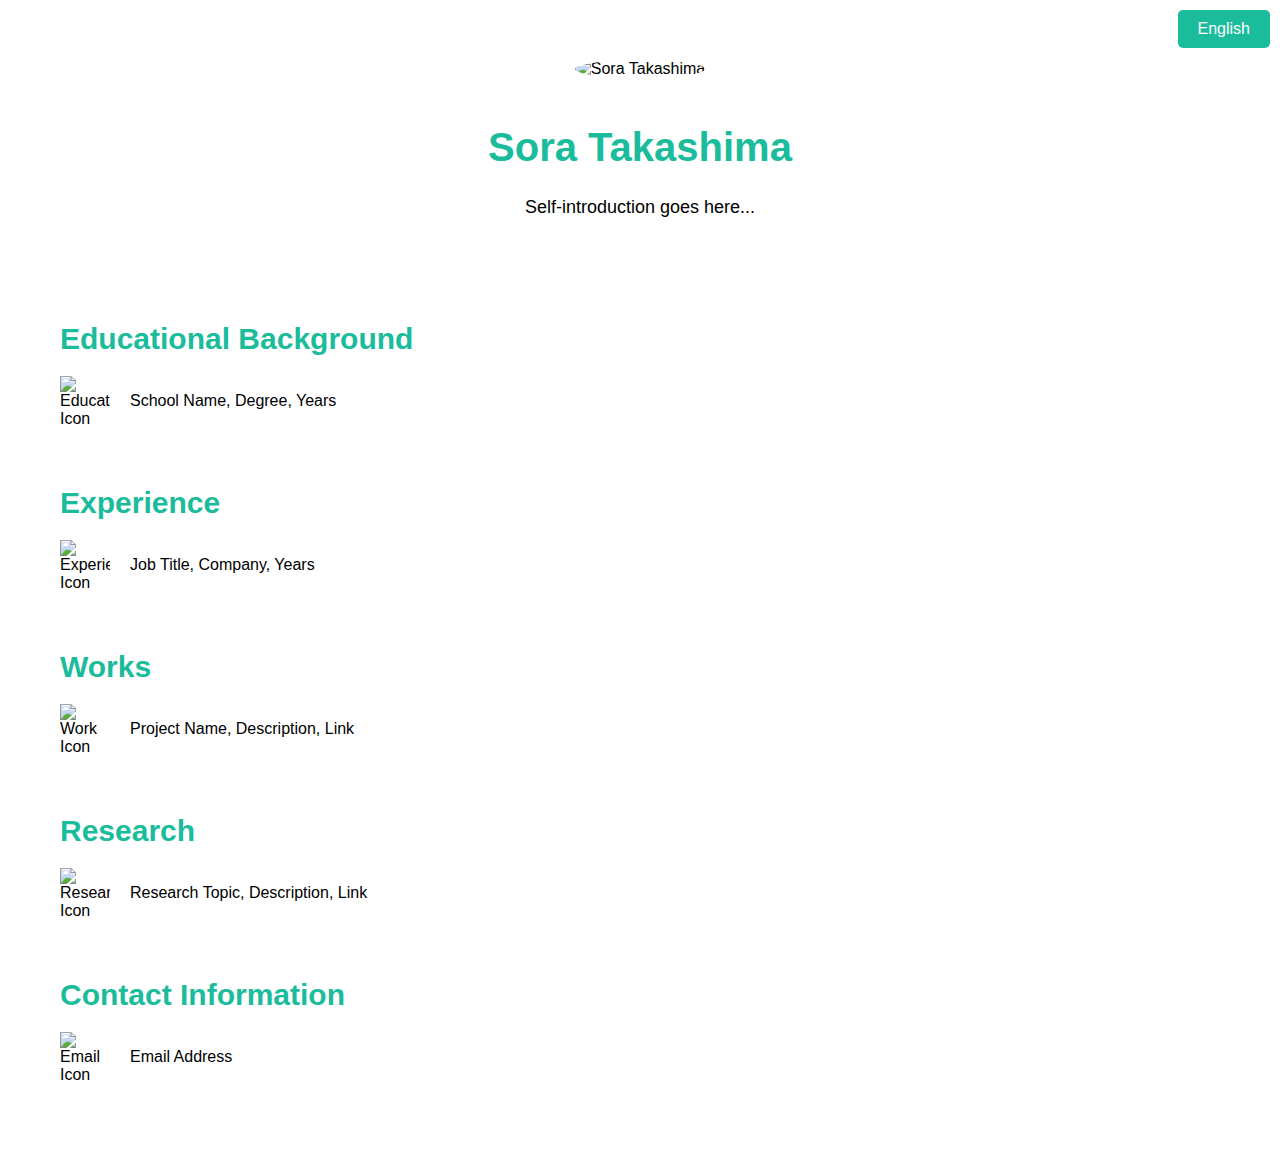
==== index.html @ faaf0203 "chatGPT4 creation of portfolio ver.1" ====
<!DOCTYPE html>
<html lang="en">
<head>
<meta charset="UTF-8">
<meta name="viewport" content="width=device-width, initial-scale=1.0">
<title>Sora Takashima</title>
<style>
  * {
    box-sizing: border-box;
  }

  body {
    font-family: Arial, sans-serif;
    margin: 0;
    background-color: white;
  }

  .container {
    max-width: 1200px;
    margin: 0 auto;
    padding: 20px;
  }

  header {
    text-align: center;
    padding: 40px;
  }

  header img {
    width: 200px;
    height: 200px;
    border-radius: 50%;
    margin-bottom: 20px;
  }

  header h1 {
    font-size: 40px;
    color: #1abc9c;
  }

  header p {
    font-size: 18px;
    margin-bottom: 40px;
  }

  .section {
    margin-bottom: 60px;
  }

  .section h2 {
    font-size: 30px;
color: #1abc9c;
margin-bottom: 20px;
}

.item {
display: flex;
align-items: center;
margin-bottom: 20px;
}

.item img {
width: 50px;
height: 50px;
margin-right: 20px;
}

.language-toggle {
position: fixed;
top: 10px;
right: 10px;
background-color: #1abc9c;
color: white;
border: none;
padding: 10px 20px;
font-size: 16px;
cursor: pointer;
border-radius: 5px;
}

.language-toggle:focus {
outline: none;
}
</style>

</head>
<body>
  <button class="language-toggle" onclick="toggleLanguage()">English</button>
  <div class="container">
    <header>
      <img src="your-photo-url.jpg" alt="Sora Takashima">
      <h1>Sora Takashima</h1>
      <p>Self-introduction goes here...</p>
    </header>
    <section class="section">
      <h2>Educational Background</h2>
      <!-- Add more items as needed -->
      <div class="item">
        <img src="icon-url.png" alt="Education Icon">
        <p>School Name, Degree, Years</p>
      </div>
    </section>
    <section class="section">
      <h2>Experience</h2>
      <!-- Add more items as needed -->
      <div class="item">
        <img src="icon-url.png" alt="Experience Icon">
        <p>Job Title, Company, Years</p>
      </div>
    </section>
    <section class="section">
      <h2>Works</h2>
      <!-- Add more items as needed -->
      <div class="item">
        <img src="icon-url.png" alt="Work Icon">
        <p>Project Name, Description, Link</p>
      </div>
    </section>
    <section class="section">
      <h2>Research</h2>
      <!-- Add more items as needed -->
      <div class="item">
        <img src="icon-url.png" alt="Research Icon">
        <p>Research Topic, Description, Link</p>
      </div>
    </section>
    <section class="section">
      <h2>Contact Information</h2>
      <!-- Add more items as needed -->
      <div class="item">
        <img src="icon-url.png" alt="Email Icon">
        <p>Email Address</p>
      </div>
    </section>
  </div>
  <script>
    function toggleLanguage() {
      const button = document.querySelector('.language-toggle');
      const currentLanguage = button.textContent;
  
      if (currentLanguage === 'English') {
        button.textContent = 'Japanese';
        // Add functionality to switch the content to Japanese
      } else {
        button.textContent = 'English';
        // Add functionality to switch the content back to English
      }
    }
  </script>
</body>
</html>
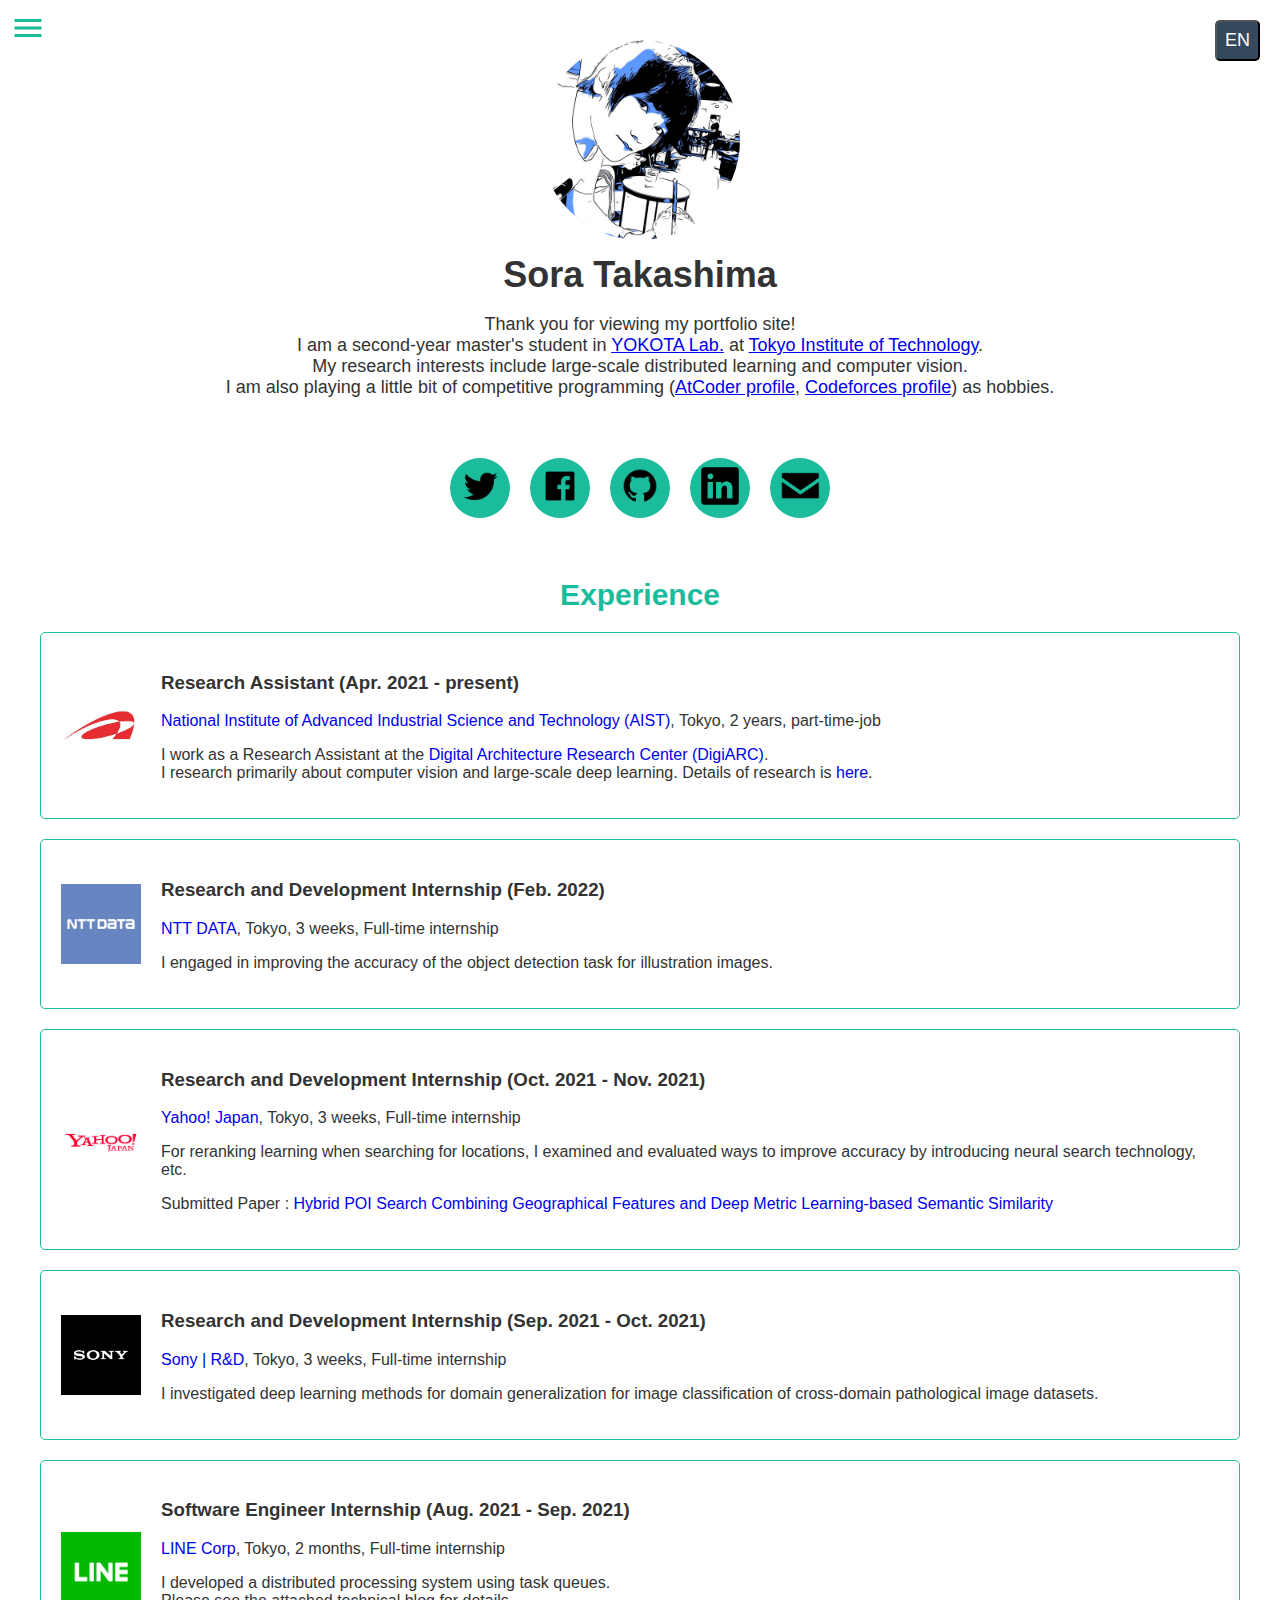
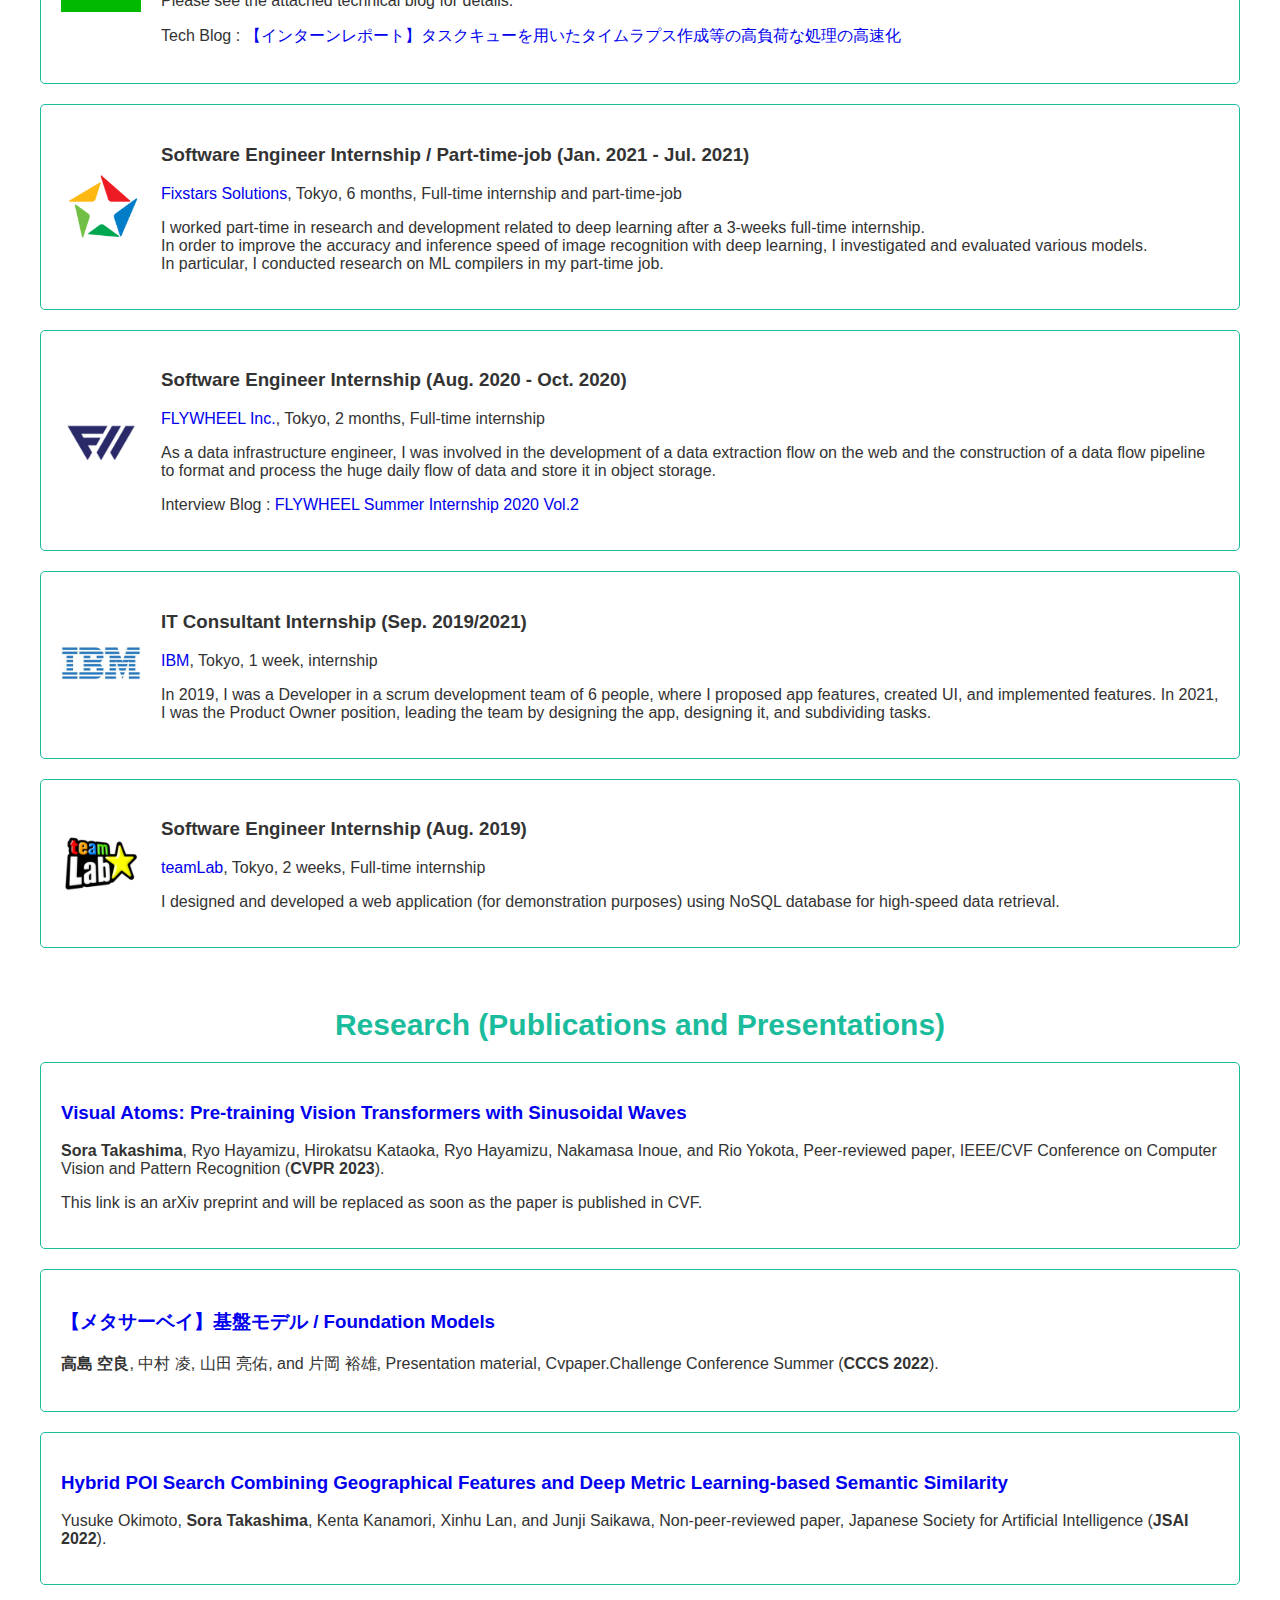
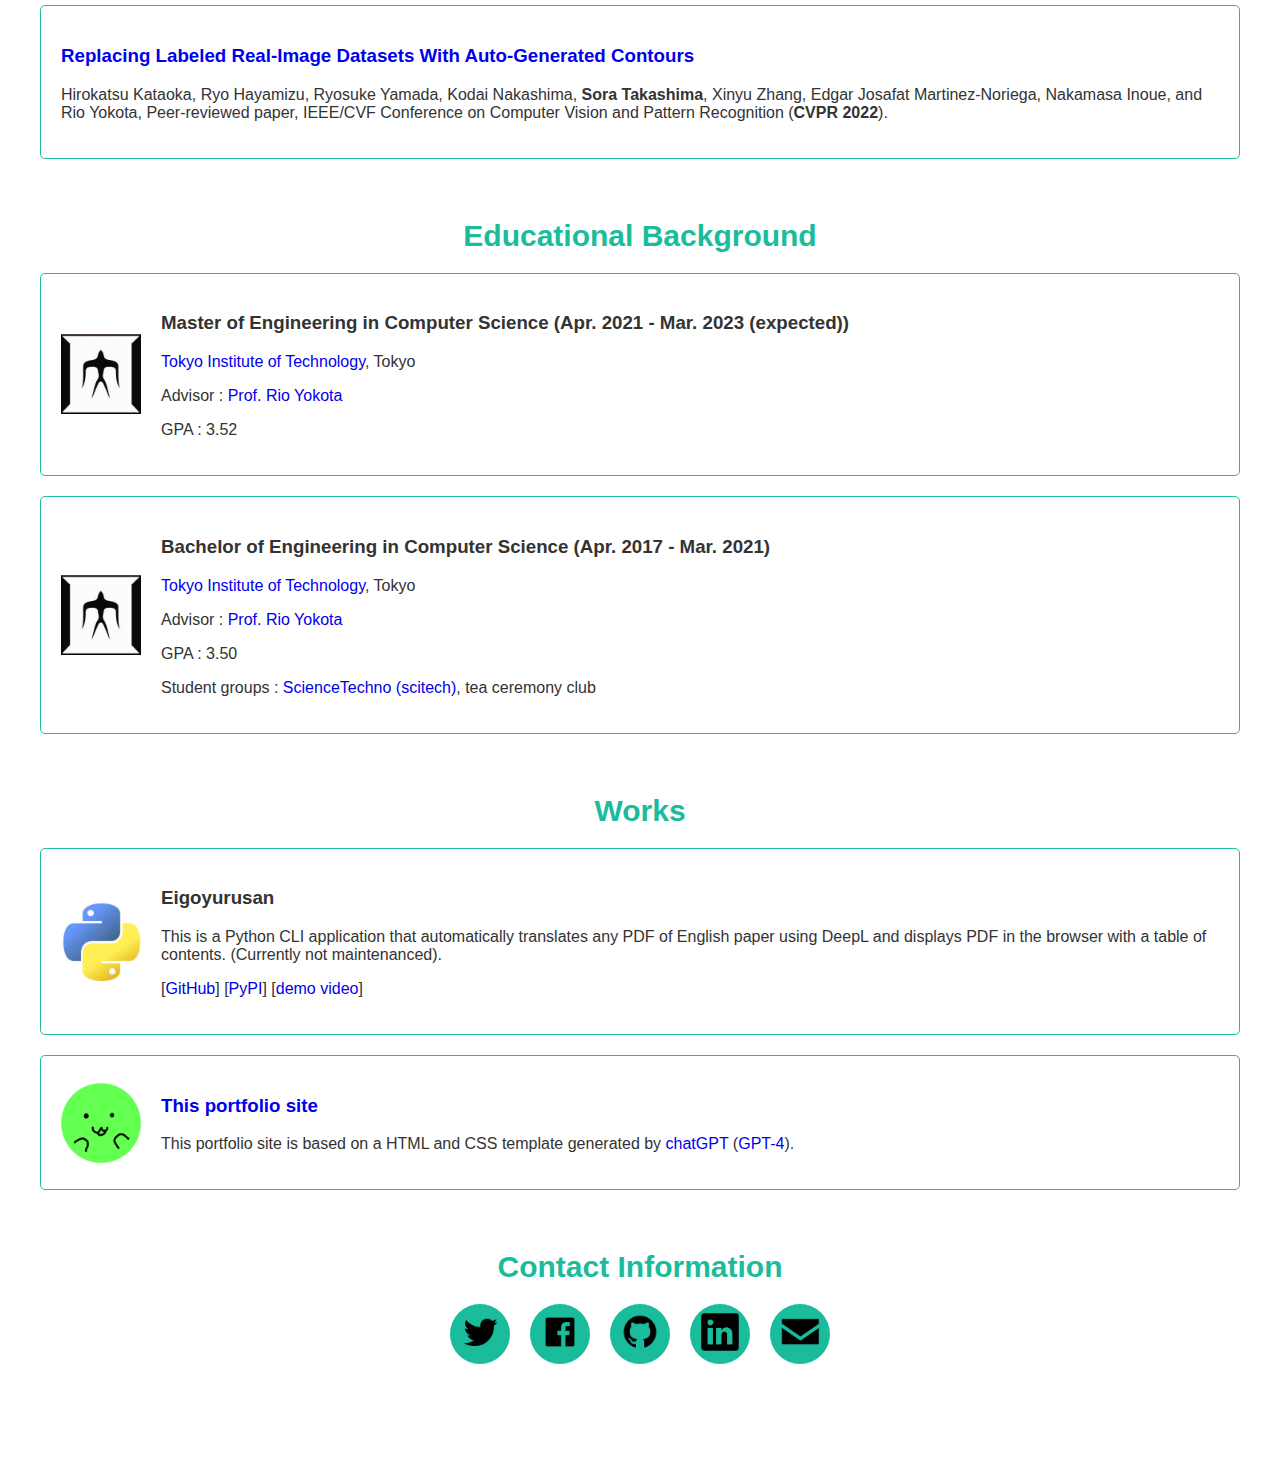
==== commit d770ddbd: "update portfolio site GPT-4 driven" ====
--- a/index.html
+++ b/index.html
@@ -1,41 +1,50 @@
 <!DOCTYPE html>
 <html lang="en">
 <head>
-<meta charset="UTF-8">
+<meta http-equiv="content-type" charset="utf-8">
 <meta name="viewport" content="width=device-width, initial-scale=1.0">
+<meta property='og:type' content='website'>
+<meta property='og:title' content='Sora Takashima Portfolio'>
+<meta property='og:url' content='https://masora1030.github.io/soraemonpockt/'>
+<meta property='og:description' content='Sora Takashima Portfolio'>
+<meta property="og:image" content="img/ogp.png">
+<meta name="description" content="Sora Takashima Portfolio" />
+<link rel="shortcut icon" href="static/img/favicon.ico" />
+<link rel=”canonical” href=”https://masora1030.github.io/soraemonpockt/” />
 <title>Sora Takashima</title>
+<link href="https://fonts.googleapis.com/icon?family=Material+Icons" rel="stylesheet">
 <style>
-  * {
-    box-sizing: border-box;
-  }
-
   body {
     font-family: Arial, sans-serif;
     margin: 0;
-    background-color: white;
+    padding: 0;
+    color: #333;
   }
 
   .container {
     max-width: 1200px;
     margin: 0 auto;
-    padding: 20px;
+    padding: 40px;
   }
 
   header {
     text-align: center;
-    padding: 40px;
+    margin-bottom: 60px;
   }
 
   header img {
     width: 200px;
     height: 200px;
+    object-fit: cover;
+    object-position: center;
     border-radius: 50%;
-    margin-bottom: 20px;
+    cursor: pointer;
+    transition: all 0.3s ease;
   }
 
   header h1 {
-    font-size: 40px;
-    color: #1abc9c;
+    font-size: 36px;
+    margin: 10px 0;
   }
 
   header p {
@@ -43,109 +52,598 @@
     margin-bottom: 40px;
   }
 
+  .hamburger-menu {
+    position: fixed;
+    top: 10px;
+    left: 10px;
+    z-index: 1000;
+    cursor: pointer;
+  }
+
+  .hamburger-menu i {
+    font-size: 36px;
+    color: #1abc9c;
+  }
+
+  .nav {
+    position: fixed;
+    top: 60px;
+    left: 10px;
+    background-color: rgba(0, 0, 0, 0.9);
+    border-radius: 5px;
+    padding: 10px;
+    z-index: 999;
+    opacity: 0;
+    pointer-events: none;
+    transform: translateY(-20px);
+    transition: all 0.3s ease;
+  }
+
+  .nav.active {
+    opacity: 1;
+    pointer-events: auto;
+    transform: translateY(0);
+  }
+
+  .nav ul {
+    list-style: none;
+    margin: 0;
+    padding: 0;
+  }
+
+  .nav li {
+    margin-bottom: 10px;
+  }
+
+  .nav a {
+    color: white;
+    text-decoration: none;
+    font-size: 18px;
+    transition: color 0.3s ease;
+  }
+
+  .nav a:hover {
+    color: #1abc9c;
+  }
+
   .section {
     margin-bottom: 60px;
   }
 
   .section h2 {
     font-size: 30px;
-color: #1abc9c;
+    color: #1abc9c;
+    margin-bottom: 20px;
+    text-align: center;
+  }
+
+  .grid {
+    display: grid;
+    grid-template-columns: repeat(auto-fit, minmax(250px, 1fr));
+    gap: 20px;
+    margin-bottom: 20px;
+  }
+
+  .item {
+    display: flex;
+    align-items: center;
+    padding: 20px;
+    border: 1px solid #1abc9c;
+    border-radius: 5px;
+    transition: all 0.3s ease;
+  }
+
+  .item:hover {
+    box-shadow: 0 5px 15px rgba(0, 0, 0, 0.1);
+    transform: translateY(-5px);
+  }
+
+  .grid a {
+    text-decoration: none;
+  }
+
+  .item img {
+    width: 80px;
+    height: 80px;
+    margin-right: 20px;
+  }
+
+  .contact-grid {
+display: flex;
+justify-content: center;
+gap: 20px;
 margin-bottom: 20px;
 }
 
-.item {
+.circle {
+width: 60px;
+height: 60px;
+border-radius: 50%;
+background-color: #1abc9c;
 display: flex;
 align-items: center;
-margin-bottom: 20px;
+justify-content: center;
+transition: all 0.3s ease;
 }
 
-.item img {
+.circle:hover {
+box-shadow: 0 5px 15px rgba(0, 0, 0, 0.2);
+transform: translateY(-5px);
+}
+
+.circle img {
 width: 50px;
-height: 50px;
-margin-right: 20px;
 }
 
-.language-toggle {
-position: fixed;
-top: 10px;
-right: 10px;
-background-color: #1abc9c;
-color: white;
-border: none;
-padding: 10px 20px;
-font-size: 16px;
-cursor: pointer;
-border-radius: 5px;
-}
-
-.language-toggle:focus {
-outline: none;
-}
+    .scroll-to-top {
+    background-color: #34495e;
+    color: white;
+    font-size: 18px;
+    padding: 8px;
+    border-radius: 5px;
+    cursor: pointer;
+    opacity: 0;
+    pointer-events: none;
+    transition: all 0.3s ease;
+    }
+
+    .language-toggle {
+    background-color: #34495e;
+    color: white;
+    font-size: 18px;
+    padding: 8px;
+    border-radius: 5px;
+    cursor: pointer;
+    opacity: 1;
+    pointer-events: auto;
+    transition: all 0.3s ease;
+    }
+
+    .scroll-to-top.active{
+    opacity: 1;
+    pointer-events: auto;
+    }
+
+    .scroll-to-top {
+    position: fixed;
+    right: 20px;
+    bottom: 20px;
+    }
+
+    .language-toggle {
+    position: fixed;
+    top: 20px;
+    right: 20px;
+    }
 </style>
 
 </head>
 <body>
-  <button class="language-toggle" onclick="toggleLanguage()">English</button>
+  <div class="hamburger-menu" onclick="toggleMenu()">
+    <i class="material-icons">menu</i>
+  </div>
+  <div class="nav" id="nav">
+    <ul>
+      <li><a href="#experience" onclick="scrollToSectionSmoothly('experience')">Experience</a></li>
+      <li><a href="#research" onclick="scrollToSectionSmoothly('research')">Research</a></li>
+      <li><a href="#education" onclick="scrollToSectionSmoothly('education')">Education</a></li>
+      <li><a href="#works" onclick="scrollToSectionSmoothly('works')">Works</a></li>
+      <li><a href="#contact" onclick="scrollToSectionSmoothly('contact')">Contact</a></li>
+    </ul>
+  </div>
   <div class="container">
     <header>
-      <img src="your-photo-url.jpg" alt="Sora Takashima">
-      <h1>Sora Takashima</h1>
-      <p>Self-introduction goes here...</p>
+      <img src="static/img/about/profile.jpg" alt="Sora Takashima" onclick="moveProfileImage()">
+      <h1 class="langCng" lang="EN">Sora Takashima</h1>
+      <h1 class="langCng" lang="JP">高島 空良</h1>
+      <p class="langCng" lang="EN">
+        Thank you for viewing my portfolio site!<br>
+        I am a second-year master's student in <a href="https://www.rio.gsic.titech.ac.jp/jp/index.html" target="_blank">YOKOTA Lab.</a> at <a href="https://www.titech.ac.jp" target="_blank">Tokyo Institute of Technology</a>.<br>
+        My research interests include large-scale distributed learning and computer vision.<br>
+        I am also playing a little bit of competitive programming (<a href="https://atcoder.jp/users/Skygood" target="_blank">AtCoder profile</a>, <a href="https://codeforces.com/profile/soraemonpockt" target="_blank">Codeforces profile</a>) as hobbies.
+        </p>
+        <p class="langCng" lang="JP">
+            こんにちは！<br>
+            私は、<a href="https://www.titech.ac.jp" target="_blank">東京工業大学大学院</a>の<a href="https://www.rio.gsic.titech.ac.jp/jp/index.html" target="_blank">横田理央研究室</a>に所属する修士2年の高島と申します。<br>
+            現在は大規模分散深層学習を用いた画像認識についての研究に従事しています。<br>
+            趣味で少しだけ競技プログラミング(<a href="https://atcoder.jp/users/Skygood" target="_blank">AtCoder profile</a>, <a href="https://codeforces.com/profile/soraemonpockt" target="_blank">Codeforces profile</a>)を嗜んでいます。
+            </p>
     </header>
-    <section class="section">
-      <h2>Educational Background</h2>
-      <!-- Add more items as needed -->
-      <div class="item">
-        <img src="icon-url.png" alt="Education Icon">
-        <p>School Name, Degree, Years</p>
-      </div>
-    </section>
-    <section class="section">
-      <h2>Experience</h2>
-      <!-- Add more items as needed -->
-      <div class="item">
-        <img src="icon-url.png" alt="Experience Icon">
-        <p>Job Title, Company, Years</p>
-      </div>
-    </section>
-    <section class="section">
-      <h2>Works</h2>
-      <!-- Add more items as needed -->
-      <div class="item">
-        <img src="icon-url.png" alt="Work Icon">
-        <p>Project Name, Description, Link</p>
-      </div>
-    </section>
-    <section class="section">
-      <h2>Research</h2>
-      <!-- Add more items as needed -->
-      <div class="item">
-        <img src="icon-url.png" alt="Research Icon">
-        <p>Research Topic, Description, Link</p>
-      </div>
-    </section>
-    <section class="section">
-      <h2>Contact Information</h2>
-      <!-- Add more items as needed -->
-      <div class="item">
-        <img src="icon-url.png" alt="Email Icon">
-        <p>Email Address</p>
-      </div>
-    </section>
+    <section class="section" id="head-contact">
+        <div class="contact-grid">
+          <!-- Add more items as needed -->
+          <div class="circle">
+            <a class="contact-link" href="https://twitter.com/soraemonpockts" target="_blank">
+              <img src="static/img/contact/icon_tw.png" alt="Email Icon">
+            </a>
+          </div>
+          <div class="circle">
+            <a class="contact-link" href="https://www.facebook.com/soraemonpockt" target="_blank">
+              <img src="static/img/contact/icon_fb.png" alt="Email Icon">
+            </a>
+          </div>
+          <div class="circle">
+            <a class="contact-link" href="https://github.com/masora1030" target="_blank">
+              <img src="static/img/contact/icon_gh.png" alt="Email Icon">
+            </a>
+          </div>
+          <div class="circle">
+            <a class="contact-link" href="https://www.linkedin.com/in/sora-takashima-1030" target="_blank">
+              <img src="static/img/contact/icon_li.png" alt="Email Icon">
+            </a>
+          </div>
+          <div class="circle">
+            <a class="contact-link" href="mailto:soraemonpockt@rio.gsic.titech.ac.jp" target="_blank">
+              <img src="static/img/contact/mail_icon.png" alt="Email Icon">
+            </a>
+          </div>
+        </div>
+      </section>
+      <section class="section" id="experience">
+        <h2>Experience</h2>
+        <div class="grid">
+                <div class="item">
+                  <img src="static/img/experience/icon_aist.jpeg" alt="Experience Icon">
+                  <div>
+                    <h3>Research Assistant (Apr. 2021 - present)</h3>
+                    <p class="langCng" lang="EN"><a href="https://www.aist.go.jp/index_en.html" target="_blank">National Institute of Advanced Industrial Science and Technology (AIST)</a>, Tokyo, 2 years, part-time-job</p>
+                    <p class="langCng" lang="JP"><a href="https://www.aist.go.jp" target="_blank">産業技術総合研究所</a>, 東京, 2年, アルバイト</p>
+                    <p class="langCng" lang="EN">
+                        I work as a Research Assistant at the <a href="https://www.digiarc.aist.go.jp/en" target="_blank">Digital Architecture Research Center (DigiARC)</a>.<br>
+                        I research primarily about computer vision and large-scale deep learning. Details of research is <a href="#research" onclick="scrollToSectionSmoothly('research')">here</a>.
+                    </p>
+                    <p class="langCng" lang="JP">
+                        <a href="https://www.digiarc.aist.go.jp/en" target="_blank">Digital Architecture Research Center (DigiARC)</a>にリサーチアシスタントとして所属し研究に従事しています。<br>
+                        主な研究分野は大規模分散深層学習と画像認識です。研究詳細は<a href="#research" onclick="scrollToSectionSmoothly('research')">こちら</a>。
+                    </p>
+                  </div>
+                </div>
+        </div>
+        <div class="grid">
+                <div class="item">
+                  <img src="static/img/experience/icon_nttdata.png" alt="Experience Icon">
+                  <div>
+                    <h3>Research and Development Internship (Feb. 2022)</h3>
+                    <p class="langCng" lang="EN"><a href="https://www.nttdata.com/global/en" target="_blank">NTT DATA</a>, Tokyo, 3 weeks, Full-time internship</p>
+                    <p class="langCng" lang="JP"><a href="https://www.nttdata.com/jp/ja" target="_blank">NTT DATA</a>, 東京, 3週間, フルタイムインターンシップ</p>
+                    <p class="langCng" lang="EN">
+                        I engaged in improving the accuracy of the object detection task for illustration images.
+                    </p>
+                    <p class="langCng" lang="JP">
+                        研究開発インターンシップにて、イラスト画像の物体検出タスクの精度改善に取り組みました。
+                    </p>
+                  </div>
+                </div>
+        </div>
+        <div class="grid">
+                <div class="item">
+                  <img src="static/img/experience/icon_yahoo.png" alt="Experience Icon">
+                  <div>
+                    <h3>Research and Development Internship (Oct. 2021 - Nov. 2021)</h3>
+                    <p class="langCng" lang="EN"><a href="https://about.yahoo.co.jp/en/info" target="_blank">Yahoo! Japan</a>, Tokyo, 3 weeks, Full-time internship</p>
+                    <p class="langCng" lang="JP"><a href="https://about.yahoo.co.jp" target="_blank">Yahoo! Japan</a>, 東京, 3週間, フルタイムインターンシップ</p>
+                    <p class="langCng" lang="EN">
+                        For reranking learning when searching for locations, I examined and evaluated ways to improve accuracy by introducing neural search technology, etc.
+                    </p>
+                    <p class="langCng" lang="JP">
+                        研究開発インターンシップにて、拠点検索を行う際のリランキング学習に対して、ニューラル検索技術導入などによる精度向上を検討し評価しました。
+                    </p>
+                    <p class="langCng" lang="EN">Submitted Paper : <a href="https://www.jstage.jst.go.jp/article/pjsai/JSAI2022/0/JSAI2022_4O1GS404/_article/-char/en" target="_blank">Hybrid POI Search Combining Geographical Features and Deep Metric Learning-based Semantic Similarity</a></p>
+                    <p class="langCng" lang="JP">成果が含まれる共著論文 : <a href="https://www.jstage.jst.go.jp/article/pjsai/JSAI2022/0/JSAI2022_4O1GS404/_article/-char/ja" target="_blank">地理的距離等の数値情報と深層距離学習に基づく意味的類似度を用いた拠点検索</a></p>
+                  </div>
+                </div>
+        </div>
+        <div class="grid">
+                <div class="item">
+                  <img src="static/img/experience/sony_icon.jpeg" alt="Experience Icon">
+                  <div>
+                    <h3>Research and Development Internship (Sep. 2021 - Oct. 2021)</h3>
+                    <p class="langCng" lang="EN"><a href="https://www.sony.com/en/SonyInfo/research" target="_blank">Sony | R&D</a>, Tokyo, 3 weeks, Full-time internship</p>
+                    <p class="langCng" lang="JP"><a href="https://www.sony.com/ja/SonyInfo/research" target="_blank">Sony | R&D</a>, 東京, 3週間, フルタイムインターンシップ</p>
+                    <p class="langCng" lang="EN">
+                        I investigated deep learning methods for domain generalization for image classification of cross-domain pathological image datasets.
+                    </p>
+                    <p class="langCng" lang="JP">
+                        研究開発インターンシップにて、クロスドメインな病理画像データセットの画像分類を行う深層学習タスクに対して、ドメイン汎化する学習手法の検討を行いました。
+                    </p>
+                  </div>
+                </div>
+        </div>
+        <div class="grid">
+                <div class="item">
+                  <img src="static/img/experience/icon_line.png" alt="Experience Icon">
+                  <div>
+                    <h3>Software Engineer Internship (Aug. 2021 - Sep. 2021)</h3>
+                    <p class="langCng" lang="EN"><a href="https://linecorp.com/en" target="_blank">LINE Corp</a>, Tokyo, 2 months, Full-time internship</p>
+                    <p class="langCng" lang="JP"><a href="https://linecorp.com" target="_blank">LINE Corp</a>, 東京, 2ヶ月, フルタイムインターンシップ</p>
+                    <p class="langCng" lang="EN">
+                        I developed a distributed processing system using task queues.<br>
+                        Please see the attached technical blog for details.
+                    </p>
+                    <p class="langCng" lang="JP">
+                        サーバーサイドエンジニアのインターンにて、タスクキュー（Redis）を用いた分散処理システムを構築しました。<br>
+                        内容詳細については下記技術ブログをご覧ください。
+                    </p>
+                    <p>Tech Blog : <a href="https://engineering.linecorp.com/ja/blog/internship2021-task-queue" target="_blank">【インターンレポート】タスクキューを用いたタイムラプス作成等の高負荷な処理の高速化</a></p>
+                  </div>
+                </div>
+        </div>
+        <div class="grid">
+                <div class="item">
+                  <img src="static/img/experience/icon_fixstars.png" alt="Experience Icon">
+                  <div>
+                    <h3>Software Engineer Internship / Part-time-job (Jan. 2021 - Jul. 2021)</h3>
+                    <p class="langCng" lang="EN"><a href="https://www.fixstars.com/en" target="_blank">Fixstars Solutions</a>, Tokyo, 6 months, Full-time internship and part-time-job</p>
+                    <p class="langCng" lang="JP"><a href="https://www.fixstars.com" target="_blank">Fixstars Solutions</a>, 東京, 6ヶ月, フルタイムインターンシップ / アルバイト</p>
+                    <p class="langCng" lang="EN">
+                        I worked part-time in research and development related to deep learning after a 3-weeks full-time internship.<br>
+                        In order to improve the accuracy and inference speed of image recognition with deep learning, I investigated and evaluated various models.<br>
+                        In particular, I conducted research on ML compilers in my part-time job.
+                    </p>
+                    <p class="langCng" lang="JP">
+                        3週間フルタイムのインターンシップを行ったのち、アルバイトとして深層学習に関連する研究開発に携わりました。<br>
+                        深層学習による画像認識の精度と推論速度を高めるために、様々な学習モデルの検討や評価を行いました。<br>
+                        特にアルバイトではMLコンパイラに関する調査を行いました。
+                    </p>
+                  </div>
+                </div>
+        </div>
+        <div class="grid">
+                <div class="item">
+                  <img src="static/img/experience/icon_flywheel.png" alt="Experience Icon">
+                  <div>
+                    <h3>Software Engineer Internship (Aug. 2020 - Oct. 2020)</h3>
+                    <p class="langCng" lang="EN"><a href="https://www.flywheel.jp" target="_blank">FLYWHEEL Inc.</a>, Tokyo, 2 months, Full-time internship</p>
+                    <p class="langCng" lang="JP"><a href="https://www.flywheel.jp" target="_blank">FLYWHEEL Inc.</a>, 東京, 2ヶ月, フルタイムインターンシップ</p>
+                    <p class="langCng" lang="EN">As a data infrastructure engineer, I was involved in the development of a data extraction flow on the web and the construction of a data flow pipeline to format and process the huge daily flow of data and store it in object storage.</p>
+                    <p class="langCng" lang="JP">Web上のデータ抽出フローや、毎日膨大に流れてくるデータを整形処理してオブジェクトストレージに保存するデータフローパイプラインの構築など、データインフラエンジニアとして開発に携わりました。</p>
+                    <p>Interview Blog : <a href="https://www.flywheel.jp/topics/20201020" target="_blank">FLYWHEEL Summer Internship 2020 Vol.2</a></p>
+                  </div>
+                </div>
+        </div>
+        <div class="grid">
+                <div class="item">
+                  <img src="static/img/experience/icon_ibm.jpg" alt="Experience Icon">
+                  <div>
+                    <h3>IT Consultant Internship (Sep. 2019/2021)</h3>
+                    <p class="langCng" lang="EN"><a href="https://www.ibm.com/jp-ja" target="_blank">IBM</a>, Tokyo, 1 week, internship</p>
+                    <p class="langCng" lang="JP"><a href="https://www.ibm.com/jp-ja" target="_blank">IBM</a>, 東京, 1週間, インターンシップ</p>
+                    <p class="langCng" lang="EN">In 2019, I was a Developer in a scrum development team of 6 people, where I proposed app features, created UI, and implemented features. In 2021, I was the Product Owner position, leading the team by designing the app, designing it, and subdividing tasks.</p>
+                    <p class="langCng" lang="JP">2019年には6人チームでのスクラム開発にてDeveloperポジションとして、アプリ機能の提案やUIの作成、機能の実装をしました。2021年にはProduct Ownerポジションとして、アプリ設計からデザイン、タスクの細分化など、チームリードを行いました。</p>
+                  </div>
+                </div>
+        </div>
+        <div class="grid">
+                <div class="item">
+                  <img src="static/img/experience/icon_teamlab.png" alt="Experience Icon">
+                  <div>
+                    <h3>Software Engineer Internship (Aug. 2019)</h3>
+                    <p class="langCng" lang="EN"><a href="https://www.team-lab.com" target="_blank">teamLab</a>, Tokyo, 2 weeks, Full-time internship</p>
+                    <p class="langCng" lang="JP"><a href="https://www.team-lab.com" target="_blank">teamLab</a>, 東京, 2週間, フルタイムインターンシップ</p>
+                    <p class="langCng" lang="EN">I designed and developed a web application (for demonstration purposes) using NoSQL database for high-speed data retrieval.</p>
+                    <p class="langCng" lang="JP">NoSQL databaseを用いた高速なデータ検索を用いたWebアプリケーション(デモ用)の設計、開発をしました。</p>
+                  </div>
+                </div>
+        </div>
+      </section>
+      
+      <section class="section" id="research">
+        <h2>Research (Publications and Presentations)</h2>
+        <div class="grid">
+                <div class="item">
+                  <div>
+                    <h3><a href="https://arxiv.org/abs/2303.01112v1" target="_blank">Visual Atoms: Pre-training Vision Transformers with Sinusoidal Waves</a></h3>
+                    <p class="langCng" lang="EN"><b>Sora Takashima</b>, Ryo Hayamizu, Hirokatsu Kataoka, Ryo Hayamizu, Nakamasa Inoue, and Rio Yokota, Peer-reviewed paper, IEEE/CVF Conference on Computer Vision and Pattern Recognition (<b>CVPR 2023</b>).</p>
+                    <p class="langCng" lang="JP"><b>Sora Takashima</b>, Ryo Hayamizu, Hirokatsu Kataoka, Ryo Hayamizu, Nakamasa Inoue, and Rio Yokota, 国際査読付き, IEEE/CVF Conference on Computer Vision and Pattern Recognition (<b>CVPR 2023</b>).</p>
+                    <p class="langCng" lang="EN">This link is an arXiv preprint and will be replaced as soon as the paper is published in CVF.</p>
+                    <p class="langCng" lang="JP">このリンクはarXivのpreprintであり、論文がCVFに掲載され次第、そちらに差し替えられる予定です。</p>
+                  </div>
+                </div>
+        </div>
+        <div class="grid">
+                <div class="item">
+                  <div>
+                    <h3><a href="https://www.slideshare.net/cvpaperchallenge/foundation-models" target="_blank">【メタサーベイ】基盤モデル / Foundation Models</a></h3>
+                    <p class="langCng" lang="EN"><b>高島 空良</b>, 中村 凌, 山田 亮佑, and 片岡 裕雄, Presentation material, Cvpaper.Challenge Conference Summer (<b>CCCS 2022</b>).</p>
+                    <p class="langCng" lang="JP"><b>高島 空良</b>, 中村 凌, 山田 亮佑, and 片岡 裕雄, 講演資料, Cvpaper.Challenge Conference Summer (<b>CCCS 2022</b>).</p>
+                  </div>
+                </div>
+        </div>
+        <div class="grid">
+                <div class="item">
+                  <div>
+                    <h3 class="langCng" lang="EN"><a href="https://www.jstage.jst.go.jp/article/pjsai/JSAI2022/0/JSAI2022_4O1GS404/_article/-char/en" target="_blank">Hybrid POI Search Combining Geographical Features and Deep Metric Learning-based Semantic Similarity</a></h3>
+                    <h3 class="langCng" lang="JP"><a href="https://www.jstage.jst.go.jp/article/pjsai/JSAI2022/0/JSAI2022_4O1GS404/_article/-char/ja" target="_blank">地理的距離等の数値情報と深層距離学習に基づく意味的類似度を用いた拠点検索</a></h3>
+                    <p class="langCng" lang="EN">Yusuke Okimoto, <b>Sora Takashima</b>, Kenta Kanamori, Xinhu Lan, and Junji Saikawa, Non-peer-reviewed paper, Japanese Society for Artificial Intelligence (<b>JSAI 2022</b>).</p>
+                    <p class="langCng" lang="JP">沖本 祐典, <b>高島 空良</b>, 金森 研太, 蘭 心湖, 宰川 潤二, 国内査読なし, Japanese Society for Artificial Intelligence (<b>JSAI 2022</b>).</p>
+                  </div>
+                </div>
+        </div>
+        <div class="grid">
+                <div class="item">
+                  <div>
+                    <h3><a href="https://openaccess.thecvf.com/content/CVPR2022/html/Kataoka_Replacing_Labeled_Real-Image_Datasets_With_Auto-Generated_Contours_CVPR_2022_paper.html" target="_blank">Replacing Labeled Real-Image Datasets With Auto-Generated Contours</a></h3>
+                    <p class="langCng" lang="EN">Hirokatsu Kataoka, Ryo Hayamizu, Ryosuke Yamada, Kodai Nakashima, <b>Sora Takashima</b>, Xinyu Zhang, Edgar Josafat Martinez-Noriega, Nakamasa Inoue, and Rio Yokota, Peer-reviewed paper, IEEE/CVF Conference on Computer Vision and Pattern Recognition (<b>CVPR 2022</b>).</p>
+                    <p class="langCng" lang="JP">Hirokatsu Kataoka, Ryo Hayamizu, Ryosuke Yamada, Kodai Nakashima, <b>Sora Takashima</b>, Xinyu Zhang, Edgar Josafat Martinez-Noriega, Nakamasa Inoue, and Rio Yokota, 国際査読付き, IEEE/CVF Conference on Computer Vision and Pattern Recognition (<b>CVPR 2022</b>).</p>
+                  </div>
+                </div>
+        </div>
+      </section>
+
+      <section class="section" id="education">
+        <h2>Educational Background</h2>
+        <div class="grid">
+          <!-- Add more items as needed -->
+          <div class="item">
+            <img src="static/img/education/icon_tech.jpg" alt="Education Icon">
+            <div>
+              <h3 class="langCng" lang="EN">Master of Engineering in Computer Science (Apr. 2021 - Mar. 2023 (expected))</h3>
+              <h3 class="langCng" lang="JP">修士課程（情報理工学院 情報工学系） (Apr. 2021 - Mar. 2023 (見込み))</h3>
+              <p class="langCng" lang="EN"><a href="https://www.titech.ac.jp" target="_blank">Tokyo Institute of Technology</a>, Tokyo</p>
+              <p class="langCng" lang="JP"><a href="https://www.titech.ac.jp" target="_blank">東京工業大学大学院</a></p>
+              <p class="langCng" lang="EN">Advisor : <a href="https://www.rio.gsic.titech.ac.jp" target="_blank">Prof. Rio Yokota</a></p>
+              <p class="langCng" lang="JP">指導教員 : <a href="https://www.rio.gsic.titech.ac.jp" target="_blank">横田理央 教授</a></p>
+              <p>GPA : 3.52</p>
+            </div>
+          </div>
+        </div>
+        <div class="grid">
+                <div class="item">
+                  <img src="static/img/education/icon_tech.jpg" alt="Education Icon">
+                  <div>
+                    <h3 class="langCng" lang="EN">Bachelor of Engineering in Computer Science (Apr. 2017 - Mar. 2021)</h3>
+                    <h3 class="langCng" lang="JP">学士課程（情報理工学院 情報工学系） (Apr. 2017 - Mar. 2021)</h3>
+                    <p class="langCng" lang="EN"><a href="https://www.titech.ac.jp" target="_blank">Tokyo Institute of Technology</a>, Tokyo</p>
+                    <p class="langCng" lang="JP"><a href="https://www.titech.ac.jp" target="_blank">東京工業大学大</a></p>
+                    <p class="langCng" lang="EN">Advisor : <a href="https://www.rio.gsic.titech.ac.jp" target="_blank">Prof. Rio Yokota</a></p>
+                    <p class="langCng" lang="JP">指導教員 : <a href="https://www.rio.gsic.titech.ac.jp" target="_blank">横田理央 教授</a></p>
+                    <p>GPA : 3.50</p>
+                    <p class="langCng" lang="EN">Student groups : <a href="https://www.t-scitech.net/" target="_blank">ScienceTechno (scitech)</a>, tea ceremony club</p>
+                    <p class="langCng" lang="JP">サークル/部活動 : <a href="https://www.t-scitech.net/" target="_blank">東工大ScienceTechno (サイテク)</a>, 茶道部</p>
+                  </div>
+                </div>
+        </div>
+      </section>
+
+      <section class="section" id="works">
+        <h2>Works</h2>
+        <div class="grid">
+                <div class="item">
+                  <img src="static/img/myworks/icon_pypi.png" alt="Work Icon">
+                  <div>
+                    <h3>Eigoyurusan</h3>
+                    <p class="langCng" lang="EN">This is a Python CLI application that automatically translates any PDF of English paper using DeepL and displays PDF in the browser with a table of contents. (Currently not maintenanced).</p>
+                    <p class="langCng" lang="JP">英語論文のPDFをDeepLで翻訳した後、章ごとに整形して目次付きでブラウザ上に表示できる、PythonのCLIアプリケーションです。(現在動作未確認)</p>
+                    <p>[<a href="https://github.com/masora1030/eigoyurusan" target="_blank">GitHub</a>] [<a href="https://pypi.org/project/eigoyurusan" target="_blank">PyPI</a>] [<a href="https://twitter.com/soraemonpockts/status/1283668697354080258?s=20" target="_blank">demo video</a>]</p>
+                  </div>
+                </div>
+        </div>
+        <div class="grid">
+            <div class="item">
+              <img src="static/img/myworks/icon_myself.png" alt="Work Icon">
+              <div>
+                <h3 class="langCng" lang="EN"><a href="https://masora1030.github.io/soraemonpockt">This portfolio site</a></h3>
+                <h3 class="langCng" lang="JP"><a href="https://masora1030.github.io/soraemonpockt">ポートフォリオサイト</a></h3>
+                <p class="langCng" lang="EN">This portfolio site is based on a HTML and CSS template generated by <a href="https://openai.com/blog/chatgpt" target="_blank">chatGPT</a> (<a href="https://openai.com/product/gpt-4" target="_blank">GPT-4</a>).</p>
+                <p class="langCng" lang="JP">このポートフォリオサイトは、<a href="https://openai.com/blog/chatgpt" target="_blank">chatGPT</a> (<a href="https://openai.com/product/gpt-4" target="_blank">GPT-4</a>)が生成出力したHTML・CSSのテンプレートに基づいて作成されています。</p>
+              </div>
+            </div>
+    </div>
+      </section>
+      
+      <section class="section" id="contact">
+        <h2>Contact Information</h2>
+        <div class="contact-grid">
+          <!-- Add more items as needed -->
+          <div class="circle">
+            <a class="contact-link" href="https://twitter.com/soraemonpockts" target="_blank">
+              <img src="static/img/contact/icon_tw.png" alt="Email Icon">
+            </a>
+          </div>
+          <div class="circle">
+            <a class="contact-link" href="https://www.facebook.com/soraemonpockt" target="_blank">
+              <img src="static/img/contact/icon_fb.png" alt="Email Icon">
+            </a>
+          </div>
+          <div class="circle">
+            <a class="contact-link" href="https://github.com/masora1030" target="_blank">
+              <img src="static/img/contact/icon_gh.png" alt="Email Icon">
+            </a>
+          </div>
+          <div class="circle">
+            <a class="contact-link" href="https://www.linkedin.com/in/sora-takashima-1030" target="_blank">
+              <img src="static/img/contact/icon_li.png" alt="Email Icon">
+            </a>
+          </div>
+          <div class="circle">
+            <a class="contact-link" href="mailto:soraemonpockt@rio.gsic.titech.ac.jp" target="_blank">
+              <img src="static/img/contact/mail_icon.png" alt="Email Icon">
+            </a>
+          </div>
+          <!-- Add more contact items here -->
+        </div>
+      </section>
   </div>
-  <script>
-    function toggleLanguage() {
-      const button = document.querySelector('.language-toggle');
-      const currentLanguage = button.textContent;
-  
-      if (currentLanguage === 'English') {
-        button.textContent = 'Japanese';
-        // Add functionality to switch the content to Japanese
-      } else {
-        button.textContent = 'English';
-        // Add functionality to switch the content back to English
-      }
+<button class="scroll-to-top" onclick="scrollToTop()">Top</button>
+<button class="language-toggle" onclick="toggleLanguage()">EN</button>
+
+<script>
+
+window.onload = function() {
+    var button = document.querySelector('.language-toggle');
+    var currentLanguage = button.textContent;
+    langSet(currentLanguage);
+  }
+
+  function langSet(argLang) {
+    var elm = document.getElementsByClassName('langCng');
+    for (var i = 0; i < elm.length; i++) {
+        if(elm[i].getAttribute('lang') == argLang){
+            elm[i].style.display = '';
+        }
+        else{
+            elm[i].style.display = 'none';
+        }
     }
-  </script>
+  }
+
+  function toggleLanguage() {
+            const button = document.querySelector('.language-toggle');
+            const currentLanguage = button.textContent;
+        
+            if (currentLanguage === 'EN') {
+              button.textContent = 'JP';
+              // Add functionality to switch the content to Japanese
+            } else {
+              button.textContent = 'EN';
+              // Add functionality to switch the content back to English
+            }
+
+            langSet(button.textContent)
+        }
+        function moveProfileImage() {
+            const profileImage = document.querySelector('header img');
+            const randomX = Math.floor(Math.random() * 100) - 50;
+            const randomY = Math.floor(Math.random() * 100) - 50;
+            const randomRotation = Math.floor(Math.random() * 360);
+            profileImage.style.transform = `translate(${randomX}px, ${randomY}px) rotate(${randomRotation}deg)`;
+        }
+
+        function scrollToTop() {
+        window.scrollTo({ top: 0, behavior: 'smooth' });
+        }
+
+  function toggleMenu() {
+    const nav = document.getElementById('nav');
+    nav.classList.toggle('active');
+  }
+
+  function scrollToSectionSmoothly(sectionId) {
+    const section = document.getElementById(sectionId);
+    section.scrollIntoView({ behavior: 'smooth' });
+    toggleMenu();
+  }
+
+  document.addEventListener('scroll', () => {
+    const scrollTopButton = document.querySelector('.scroll-to-top');
+    if (window.scrollY > 200) {
+      scrollTopButton.classList.add('active');
+    } else {
+      scrollTopButton.classList.remove('active');
+    }
+    });
+
+    // Smooth scrolling for anchor links
+    document.querySelectorAll('a[href^="#"]').forEach(anchor => {
+    anchor.addEventListener('click', function (e) {
+    e.preventDefault();
+    document.querySelector(this.getAttribute('href')).scrollIntoView({
+    behavior: 'smooth'
+  });
+});
+
+});
+</script>
+
 </body>
 </html>
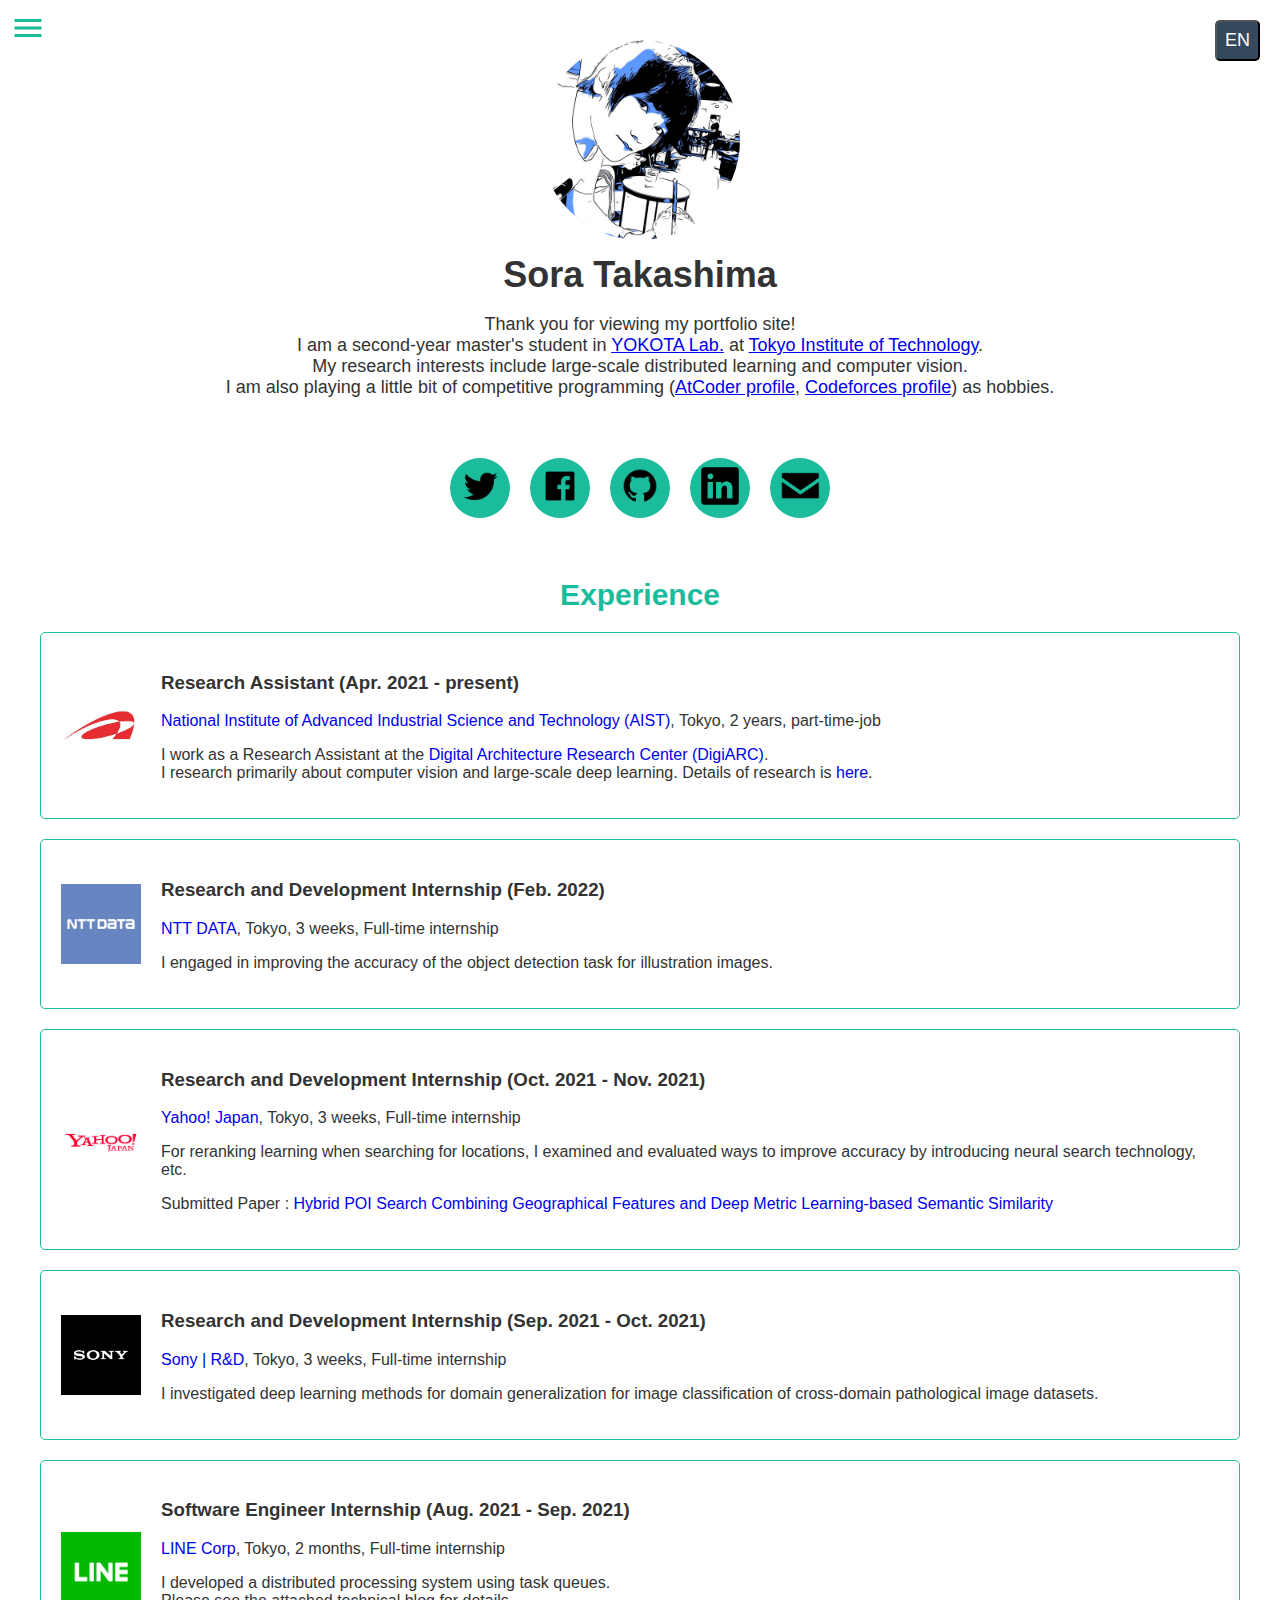
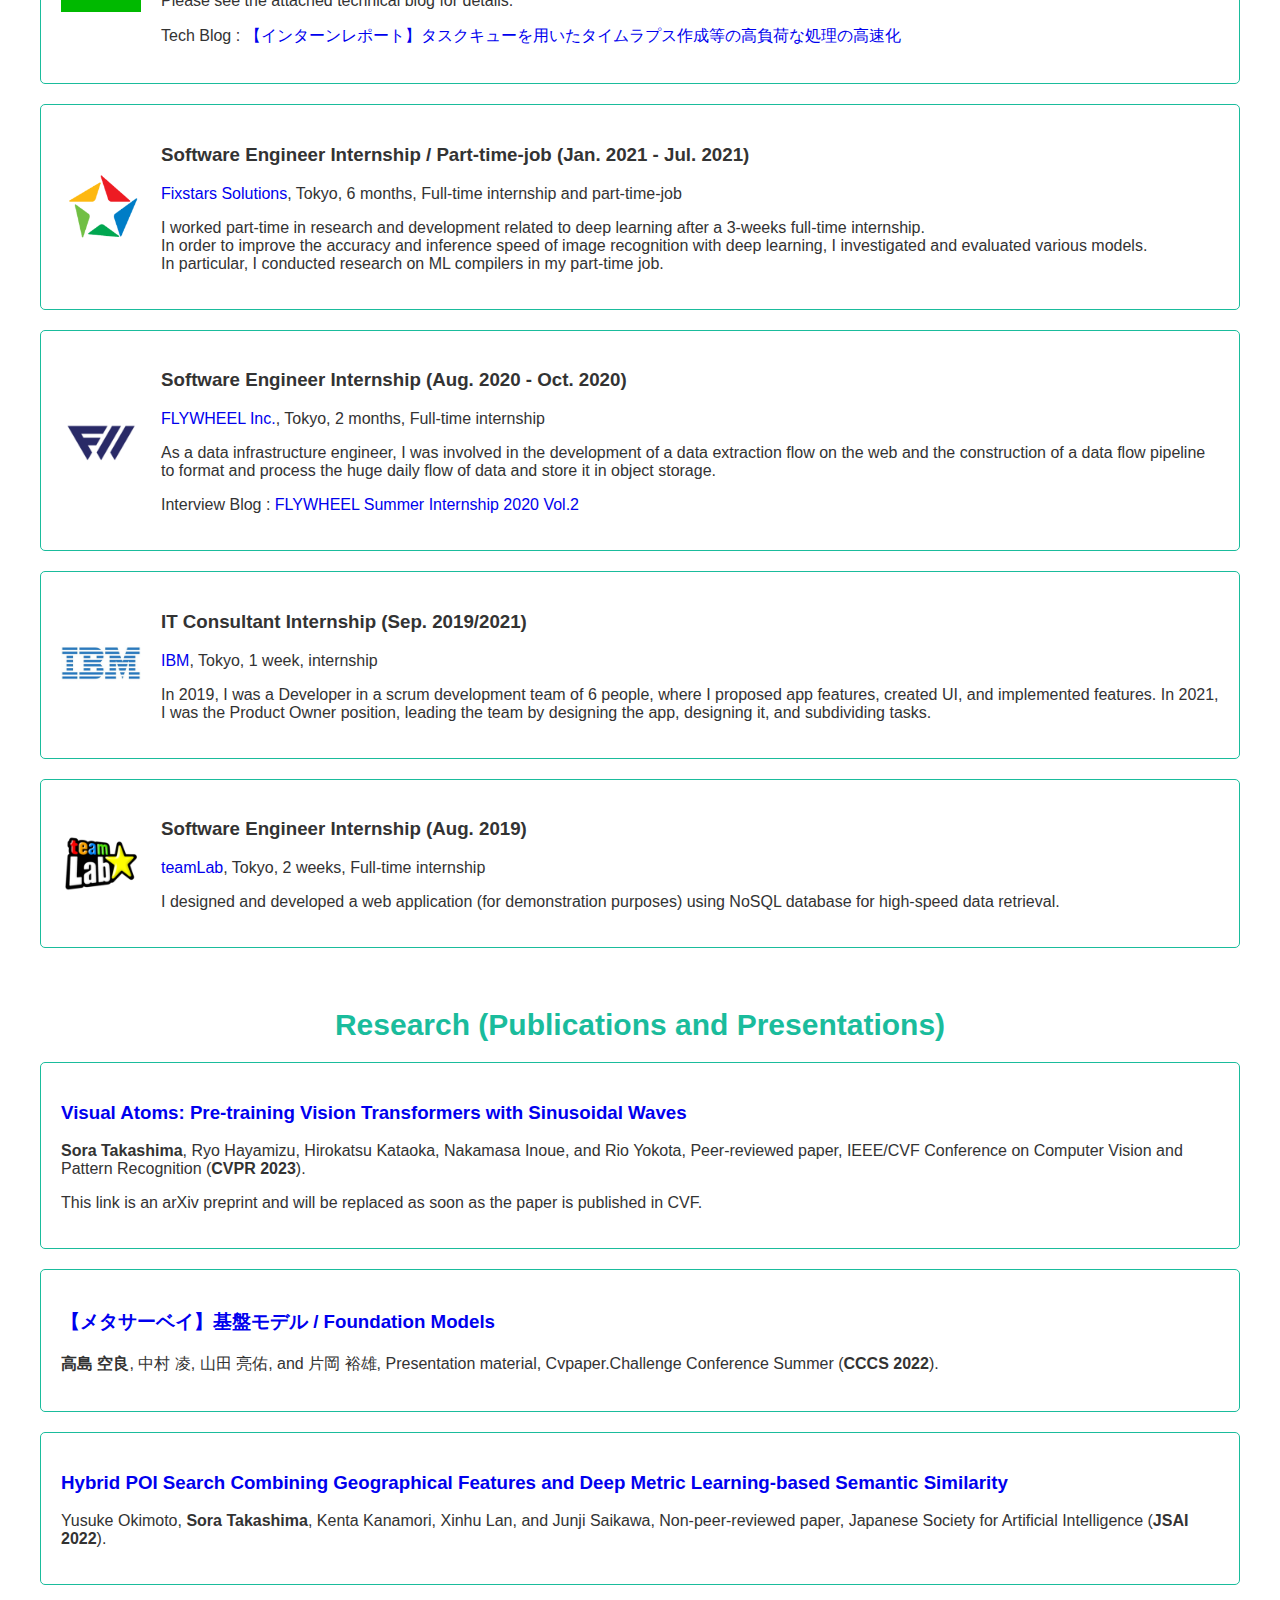
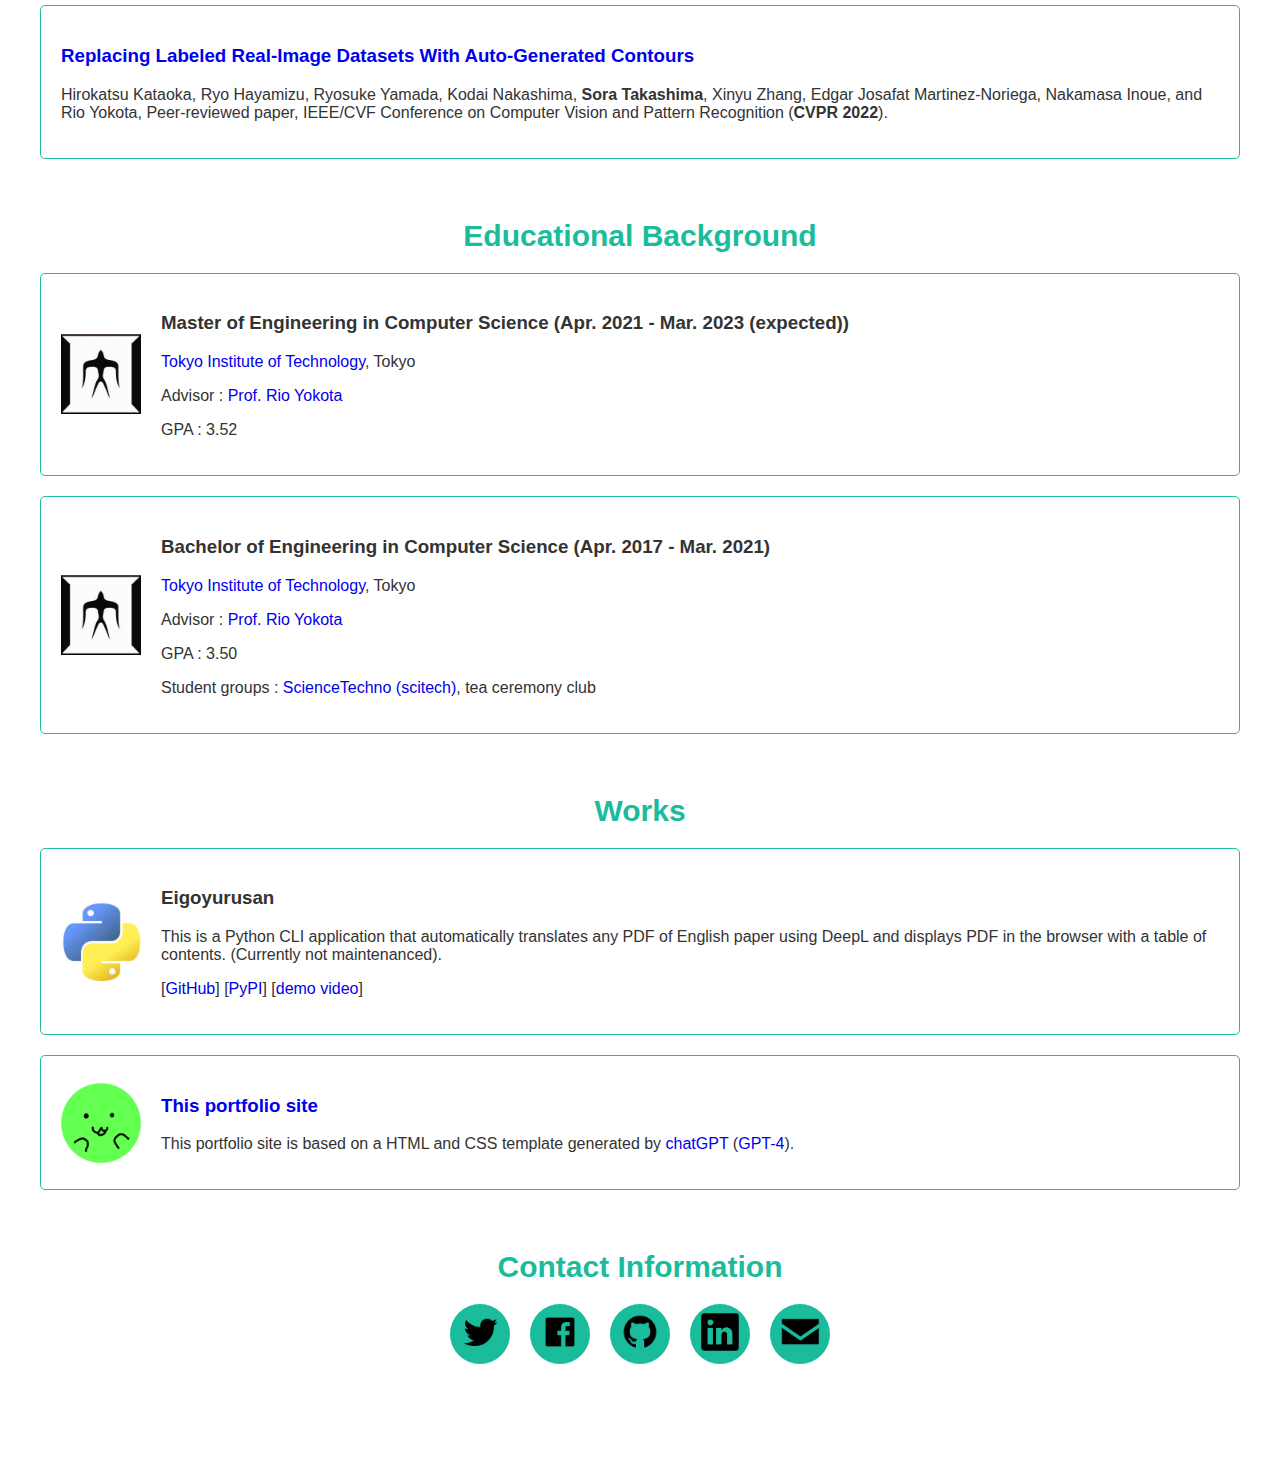
==== commit 948a9286: "fix authors" ====
--- a/index.html
+++ b/index.html
@@ -433,8 +433,8 @@
                 <div class="item">
                   <div>
                     <h3><a href="https://arxiv.org/abs/2303.01112v1" target="_blank">Visual Atoms: Pre-training Vision Transformers with Sinusoidal Waves</a></h3>
-                    <p class="langCng" lang="EN"><b>Sora Takashima</b>, Ryo Hayamizu, Hirokatsu Kataoka, Ryo Hayamizu, Nakamasa Inoue, and Rio Yokota, Peer-reviewed paper, IEEE/CVF Conference on Computer Vision and Pattern Recognition (<b>CVPR 2023</b>).</p>
-                    <p class="langCng" lang="JP"><b>Sora Takashima</b>, Ryo Hayamizu, Hirokatsu Kataoka, Ryo Hayamizu, Nakamasa Inoue, and Rio Yokota, 国際査読付き, IEEE/CVF Conference on Computer Vision and Pattern Recognition (<b>CVPR 2023</b>).</p>
+                    <p class="langCng" lang="EN"><b>Sora Takashima</b>, Ryo Hayamizu, Hirokatsu Kataoka, Nakamasa Inoue, and Rio Yokota, Peer-reviewed paper, IEEE/CVF Conference on Computer Vision and Pattern Recognition (<b>CVPR 2023</b>).</p>
+                    <p class="langCng" lang="JP"><b>Sora Takashima</b>, Ryo Hayamizu, Hirokatsu Kataoka, Nakamasa Inoue, and Rio Yokota, 国際査読付き, IEEE/CVF Conference on Computer Vision and Pattern Recognition (<b>CVPR 2023</b>).</p>
                     <p class="langCng" lang="EN">This link is an arXiv preprint and will be replaced as soon as the paper is published in CVF.</p>
                     <p class="langCng" lang="JP">このリンクはarXivのpreprintであり、論文がCVFに掲載され次第、そちらに差し替えられる予定です。</p>
                   </div>
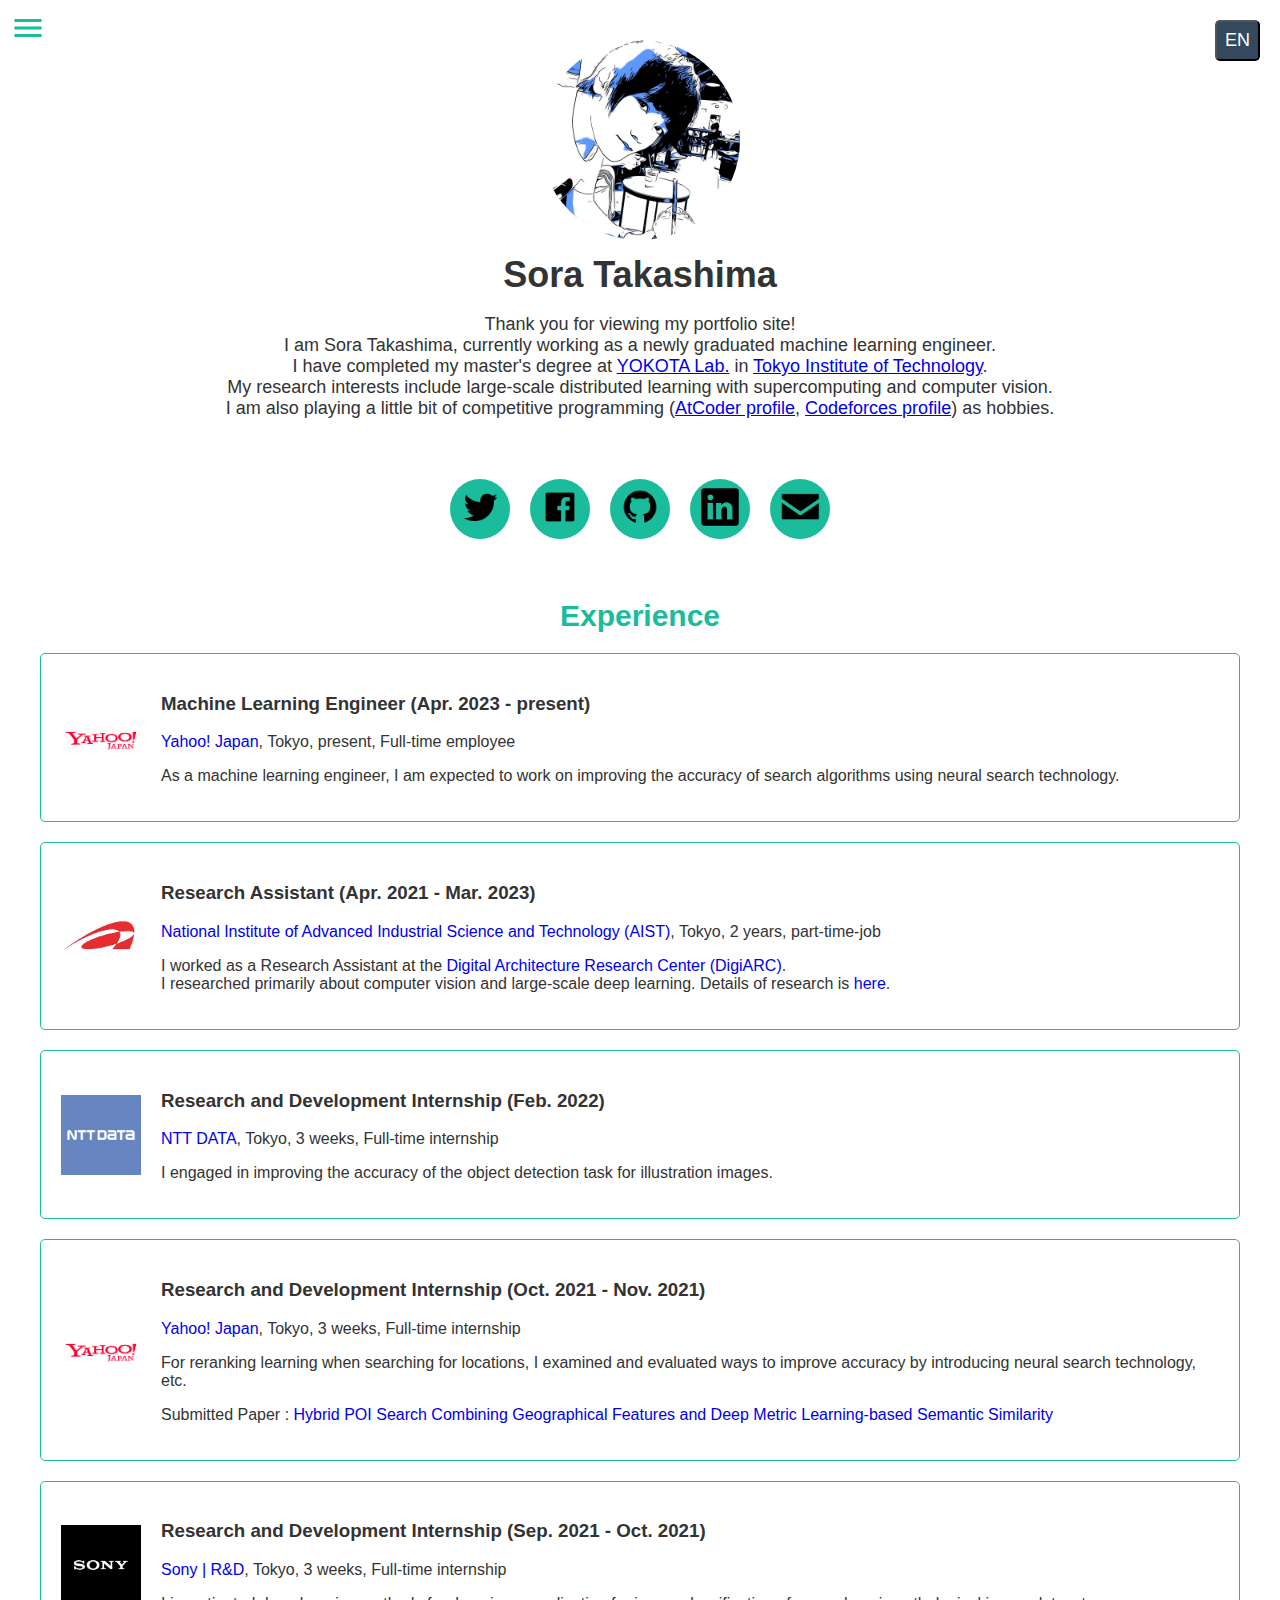
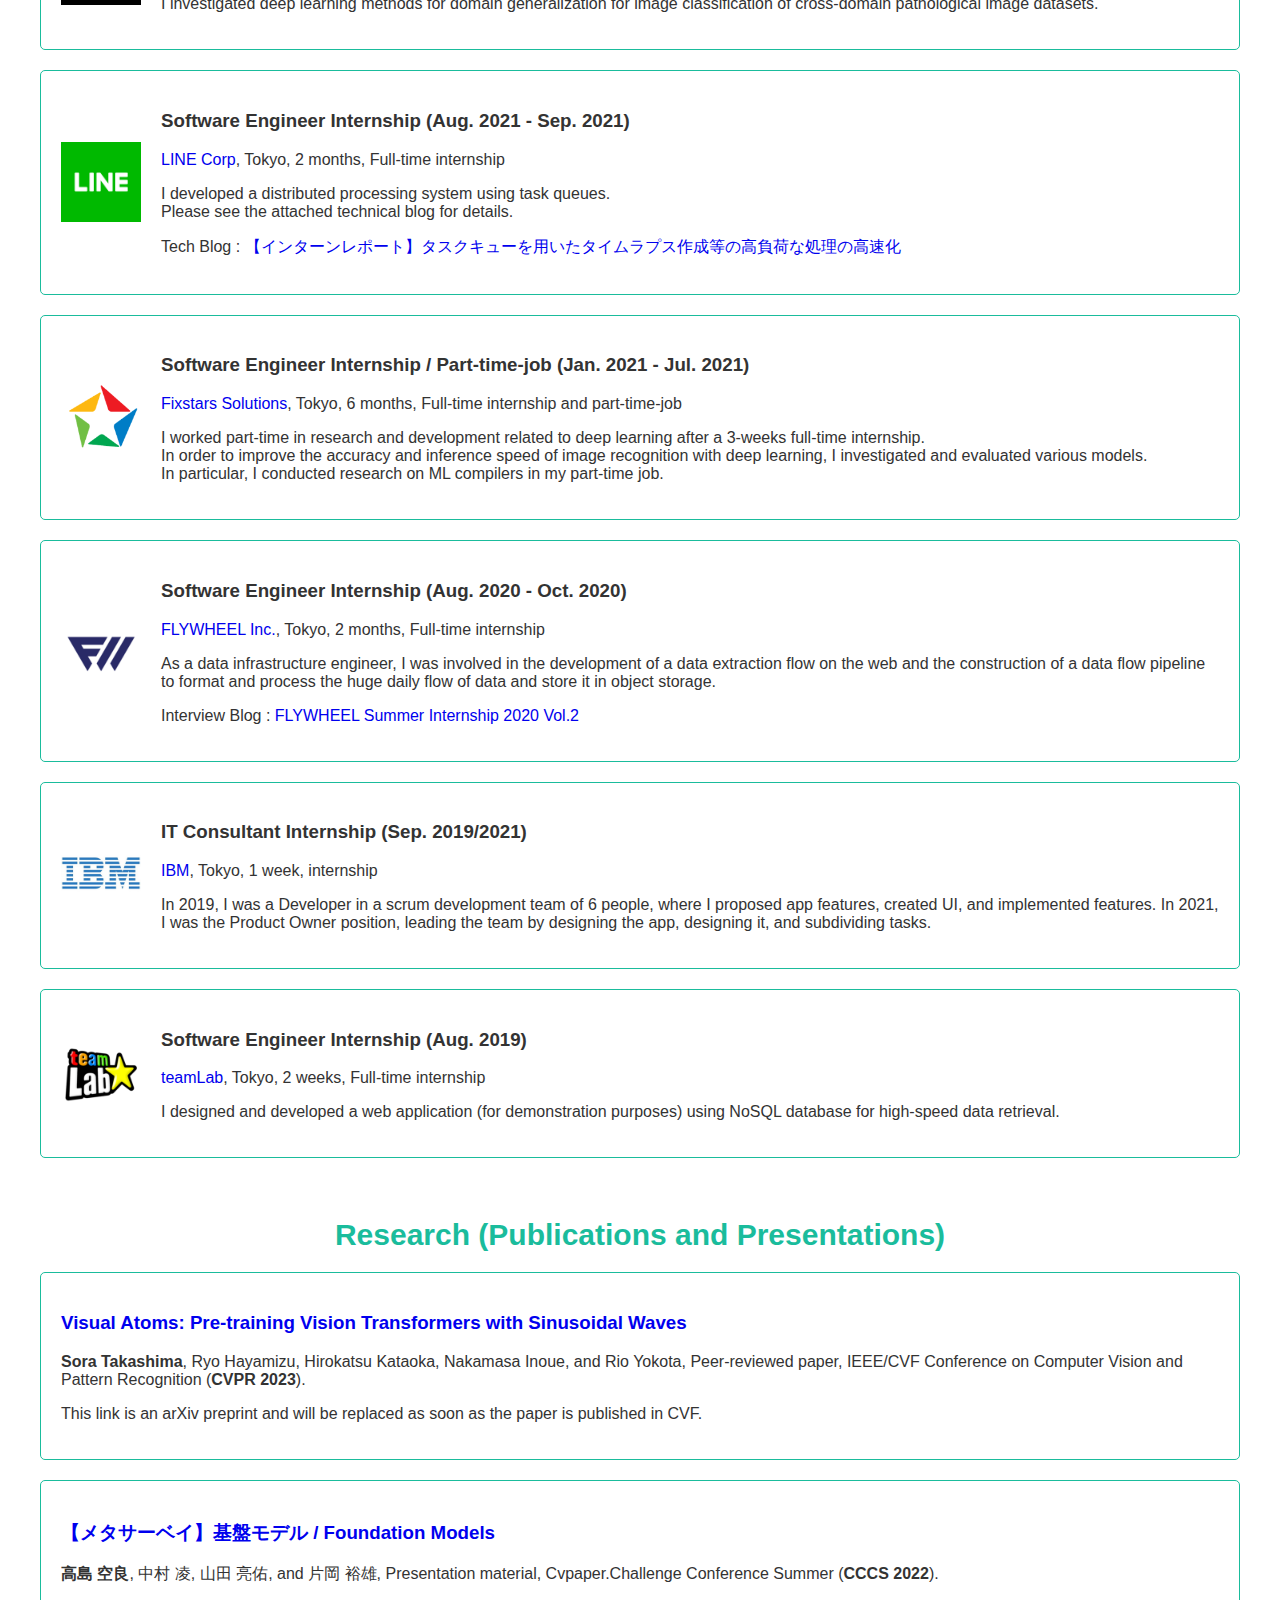
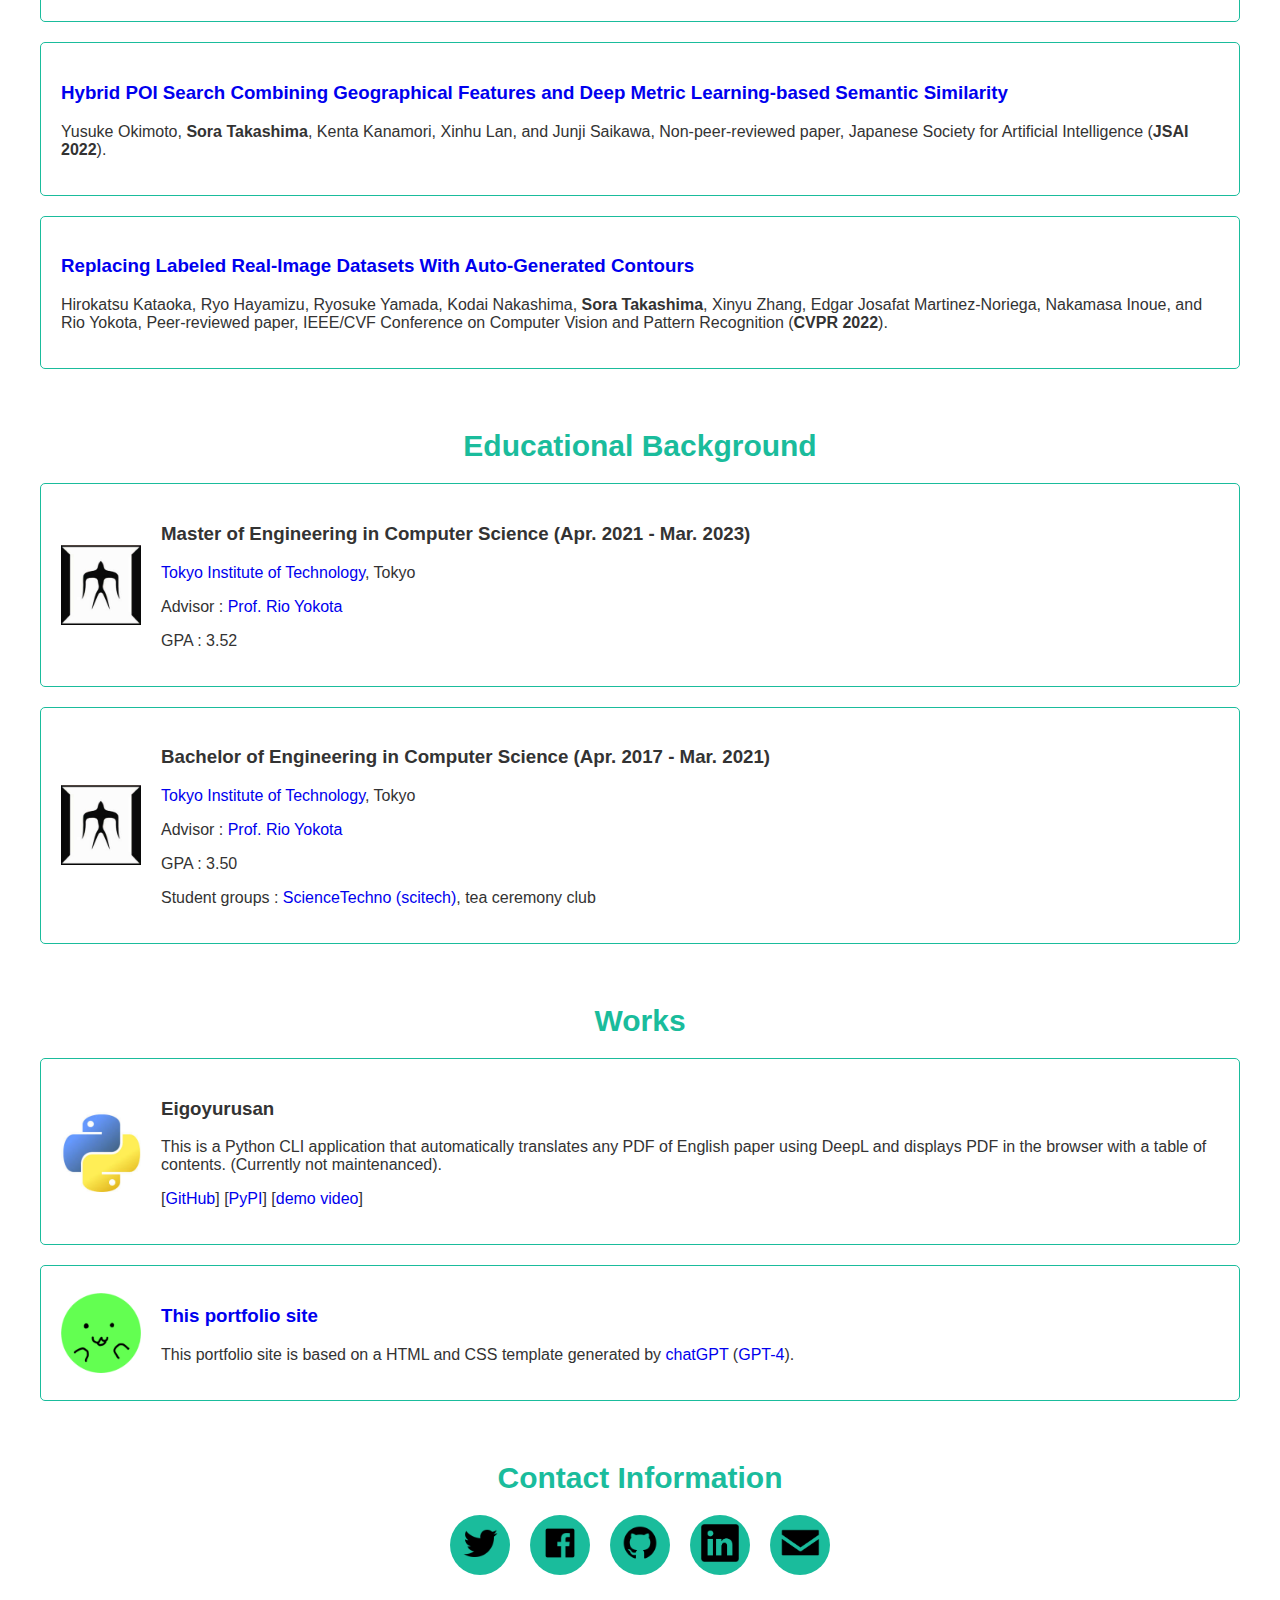
==== commit eddcd203: "update experience 2022/04/15" ====
--- a/index.html
+++ b/index.html
@@ -238,14 +238,15 @@
       <h1 class="langCng" lang="JP">高島 空良</h1>
       <p class="langCng" lang="EN">
         Thank you for viewing my portfolio site!<br>
-        I am a second-year master's student in <a href="https://www.rio.gsic.titech.ac.jp/jp/index.html" target="_blank">YOKOTA Lab.</a> at <a href="https://www.titech.ac.jp" target="_blank">Tokyo Institute of Technology</a>.<br>
-        My research interests include large-scale distributed learning and computer vision.<br>
+        I am Sora Takashima, currently working as a newly graduated machine learning engineer.<br>
+        I have completed my master's degree at <a href="https://www.rio.gsic.titech.ac.jp/jp/index.html" target="_blank">YOKOTA Lab.</a> in <a href="https://www.titech.ac.jp" target="_blank">Tokyo Institute of Technology</a>.<br>
+        My research interests include large-scale distributed learning with supercomputing and computer vision.<br>
         I am also playing a little bit of competitive programming (<a href="https://atcoder.jp/users/Skygood" target="_blank">AtCoder profile</a>, <a href="https://codeforces.com/profile/soraemonpockt" target="_blank">Codeforces profile</a>) as hobbies.
         </p>
         <p class="langCng" lang="JP">
             こんにちは！<br>
-            私は、<a href="https://www.titech.ac.jp" target="_blank">東京工業大学大学院</a>の<a href="https://www.rio.gsic.titech.ac.jp/jp/index.html" target="_blank">横田理央研究室</a>に所属する修士2年の高島と申します。<br>
-            現在は大規模分散深層学習を用いた画像認識についての研究に従事しています。<br>
+            私は現在、新卒の機械学習エンジニアとして働いている高島空良と申します。<br>
+            修士課程では、スパコンを用いた大規模分散深層学習や画像認識についての研究に従事していました。<br>
             趣味で少しだけ競技プログラミング(<a href="https://atcoder.jp/users/Skygood" target="_blank">AtCoder profile</a>, <a href="https://codeforces.com/profile/soraemonpockt" target="_blank">Codeforces profile</a>)を嗜んでいます。
             </p>
     </header>
@@ -283,18 +284,34 @@
         <h2>Experience</h2>
         <div class="grid">
                 <div class="item">
+                  <img src="static/img/experience/icon_yahoo.png" alt="Experience Icon">
+                  <div>
+                    <h3>Machine Learning Engineer (Apr. 2023 - present)</h3>
+                    <p class="langCng" lang="EN"><a href="https://about.yahoo.co.jp/en/info" target="_blank">Yahoo! Japan</a>, Tokyo, present, Full-time employee</p>
+                    <p class="langCng" lang="JP"><a href="https://about.yahoo.co.jp" target="_blank">Yahoo! Japan</a>, 東京, 現職, 正社員</p>
+                    <p class="langCng" lang="EN">
+                        As a machine learning engineer, I am expected to work on improving the accuracy of search algorithms using neural search technology.
+                    </p>
+                    <p class="langCng" lang="JP">
+                        機械学習エンジニアとして、深層学習技術を用いた検索アルゴリズムの精度改善に取り組む予定です。
+                    </p>
+                  </div>
+                </div>
+        </div>
+        <div class="grid">
+                <div class="item">
                   <img src="static/img/experience/icon_aist.jpeg" alt="Experience Icon">
                   <div>
-                    <h3>Research Assistant (Apr. 2021 - present)</h3>
+                    <h3>Research Assistant (Apr. 2021 - Mar. 2023)</h3>
                     <p class="langCng" lang="EN"><a href="https://www.aist.go.jp/index_en.html" target="_blank">National Institute of Advanced Industrial Science and Technology (AIST)</a>, Tokyo, 2 years, part-time-job</p>
                     <p class="langCng" lang="JP"><a href="https://www.aist.go.jp" target="_blank">産業技術総合研究所</a>, 東京, 2年, アルバイト</p>
                     <p class="langCng" lang="EN">
-                        I work as a Research Assistant at the <a href="https://www.digiarc.aist.go.jp/en" target="_blank">Digital Architecture Research Center (DigiARC)</a>.<br>
-                        I research primarily about computer vision and large-scale deep learning. Details of research is <a href="#research" onclick="scrollToSectionSmoothly('research')">here</a>.
+                        I worked as a Research Assistant at the <a href="https://www.digiarc.aist.go.jp/en" target="_blank">Digital Architecture Research Center (DigiARC)</a>.<br>
+                        I researched primarily about computer vision and large-scale deep learning. Details of research is <a href="#research" onclick="scrollToSectionSmoothly('research')">here</a>.
                     </p>
                     <p class="langCng" lang="JP">
-                        <a href="https://www.digiarc.aist.go.jp/en" target="_blank">Digital Architecture Research Center (DigiARC)</a>にリサーチアシスタントとして所属し研究に従事しています。<br>
-                        主な研究分野は大規模分散深層学習と画像認識です。研究詳細は<a href="#research" onclick="scrollToSectionSmoothly('research')">こちら</a>。
+                        <a href="https://www.digiarc.aist.go.jp/en" target="_blank">Digital Architecture Research Center (DigiARC)</a>にリサーチアシスタントとして所属し研究に従事していました。<br>
+                        主な研究分野は大規模分散深層学習と画像認識です。研究成果の詳細は<a href="#research" onclick="scrollToSectionSmoothly('research')">こちら</a>。
                     </p>
                   </div>
                 </div>
@@ -477,8 +494,8 @@
           <div class="item">
             <img src="static/img/education/icon_tech.jpg" alt="Education Icon">
             <div>
-              <h3 class="langCng" lang="EN">Master of Engineering in Computer Science (Apr. 2021 - Mar. 2023 (expected))</h3>
-              <h3 class="langCng" lang="JP">修士課程（情報理工学院 情報工学系） (Apr. 2021 - Mar. 2023 (見込み))</h3>
+              <h3 class="langCng" lang="EN">Master of Engineering in Computer Science (Apr. 2021 - Mar. 2023)</h3>
+              <h3 class="langCng" lang="JP">修士課程（情報理工学院 情報工学系） (Apr. 2021 - Mar. 2023)</h3>
               <p class="langCng" lang="EN"><a href="https://www.titech.ac.jp" target="_blank">Tokyo Institute of Technology</a>, Tokyo</p>
               <p class="langCng" lang="JP"><a href="https://www.titech.ac.jp" target="_blank">東京工業大学大学院</a></p>
               <p class="langCng" lang="EN">Advisor : <a href="https://www.rio.gsic.titech.ac.jp" target="_blank">Prof. Rio Yokota</a></p>
@@ -528,7 +545,7 @@
                 <p class="langCng" lang="JP">このポートフォリオサイトは、<a href="https://openai.com/blog/chatgpt" target="_blank">chatGPT</a> (<a href="https://openai.com/product/gpt-4" target="_blank">GPT-4</a>)が生成出力したHTML・CSSのテンプレートに基づいて作成されています。</p>
               </div>
             </div>
-    </div>
+        </div>
       </section>
       
       <section class="section" id="contact">
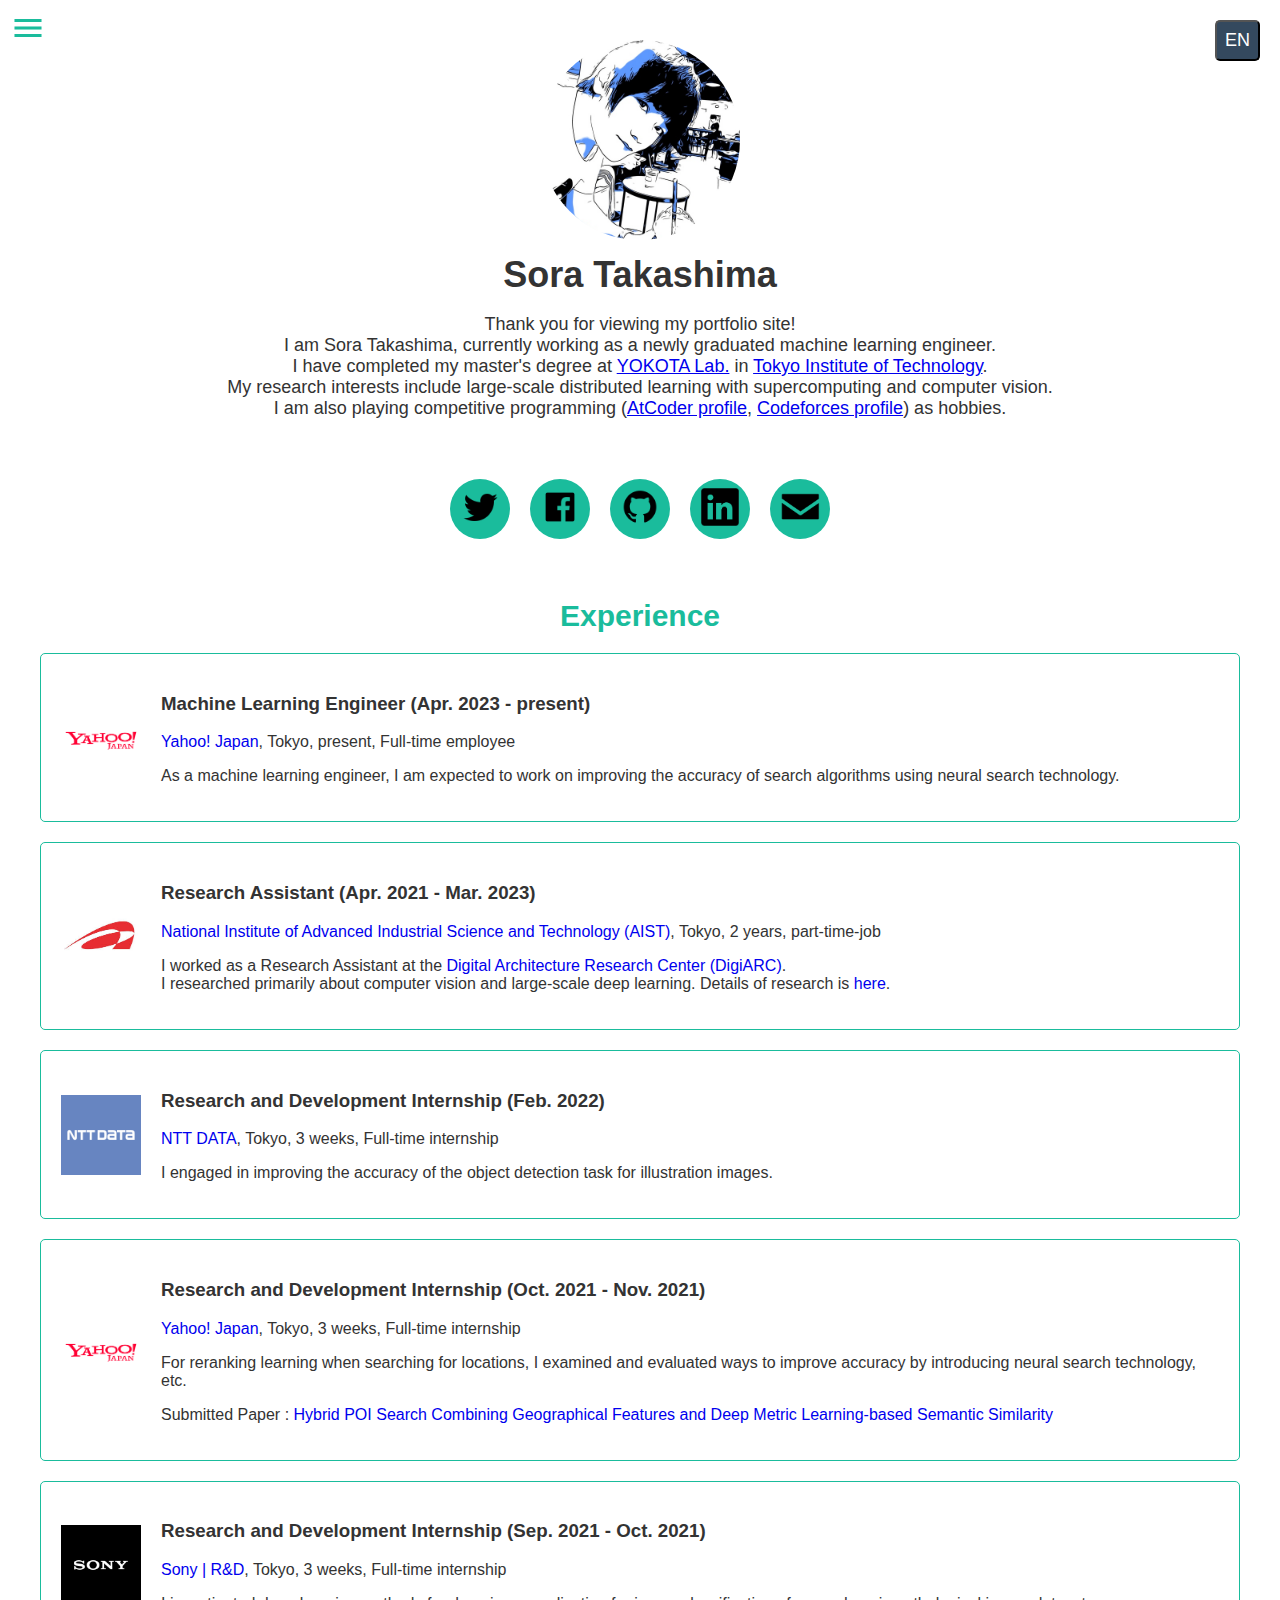
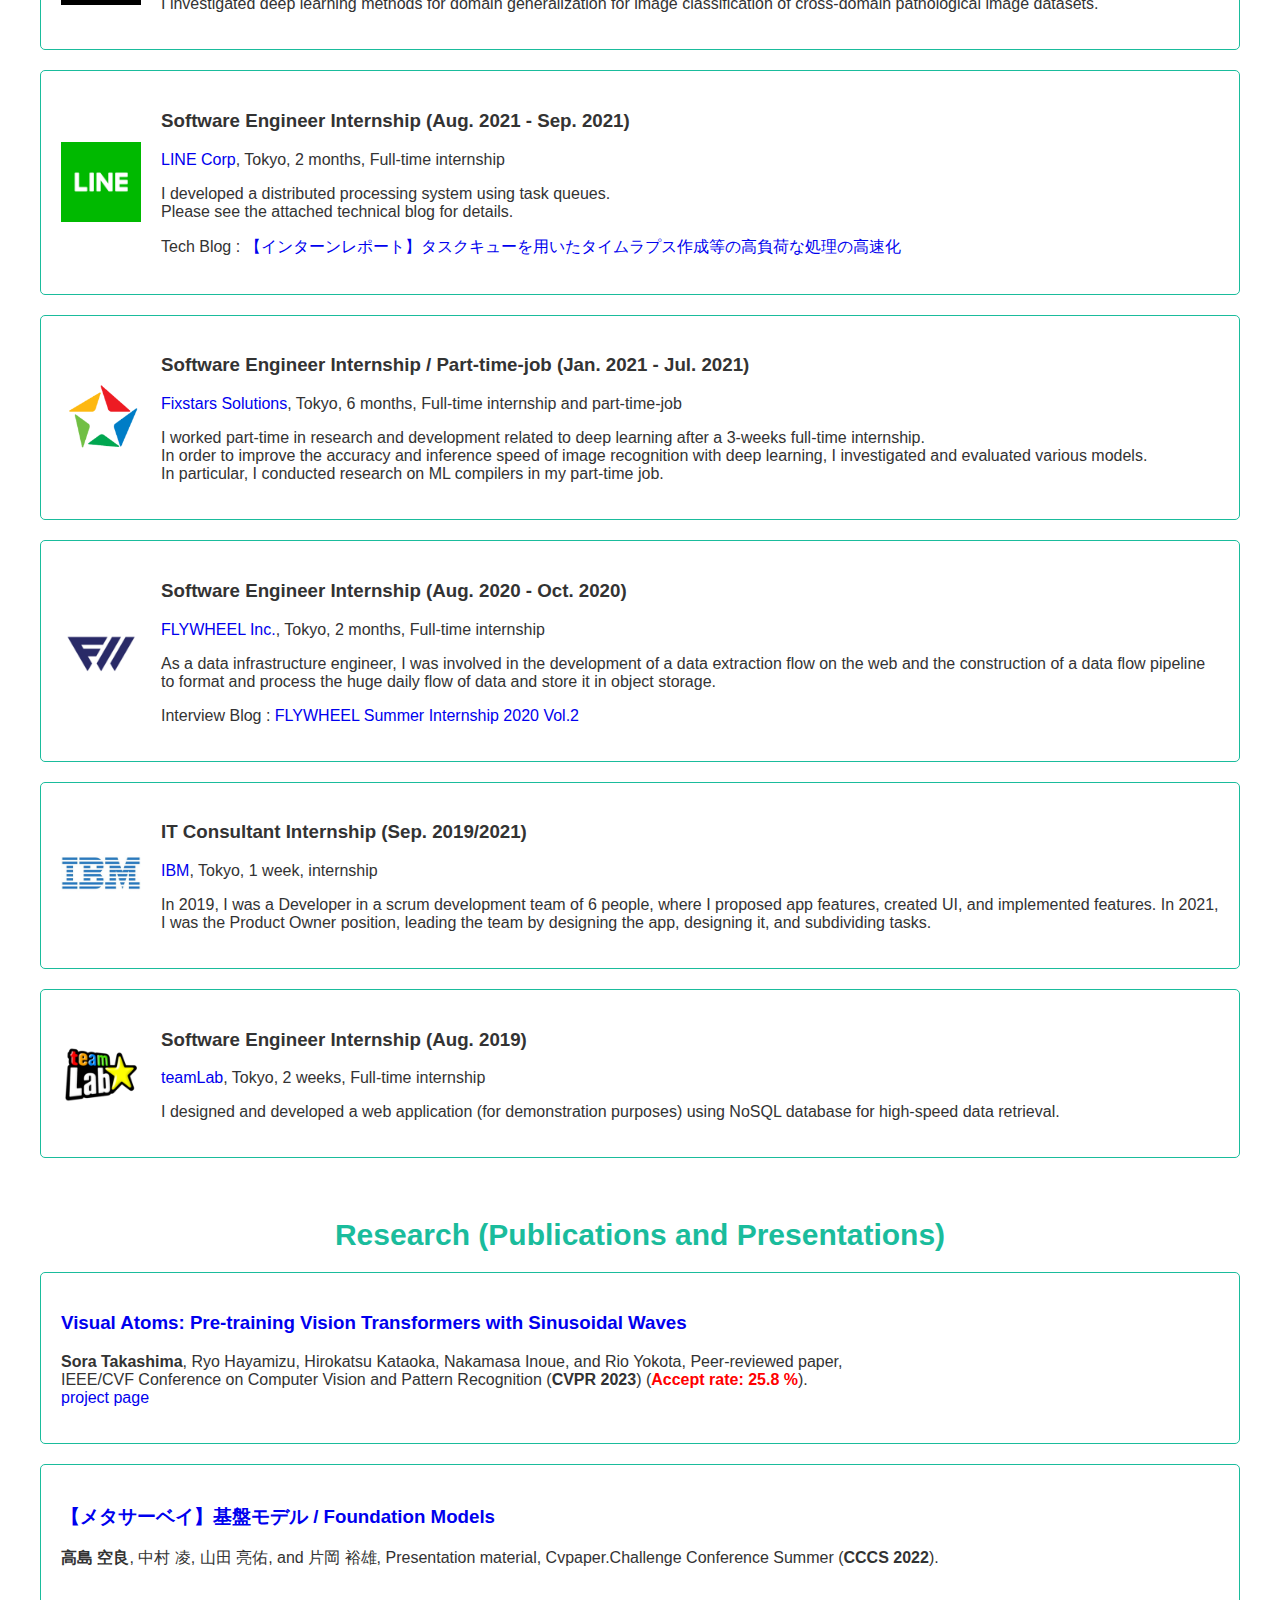
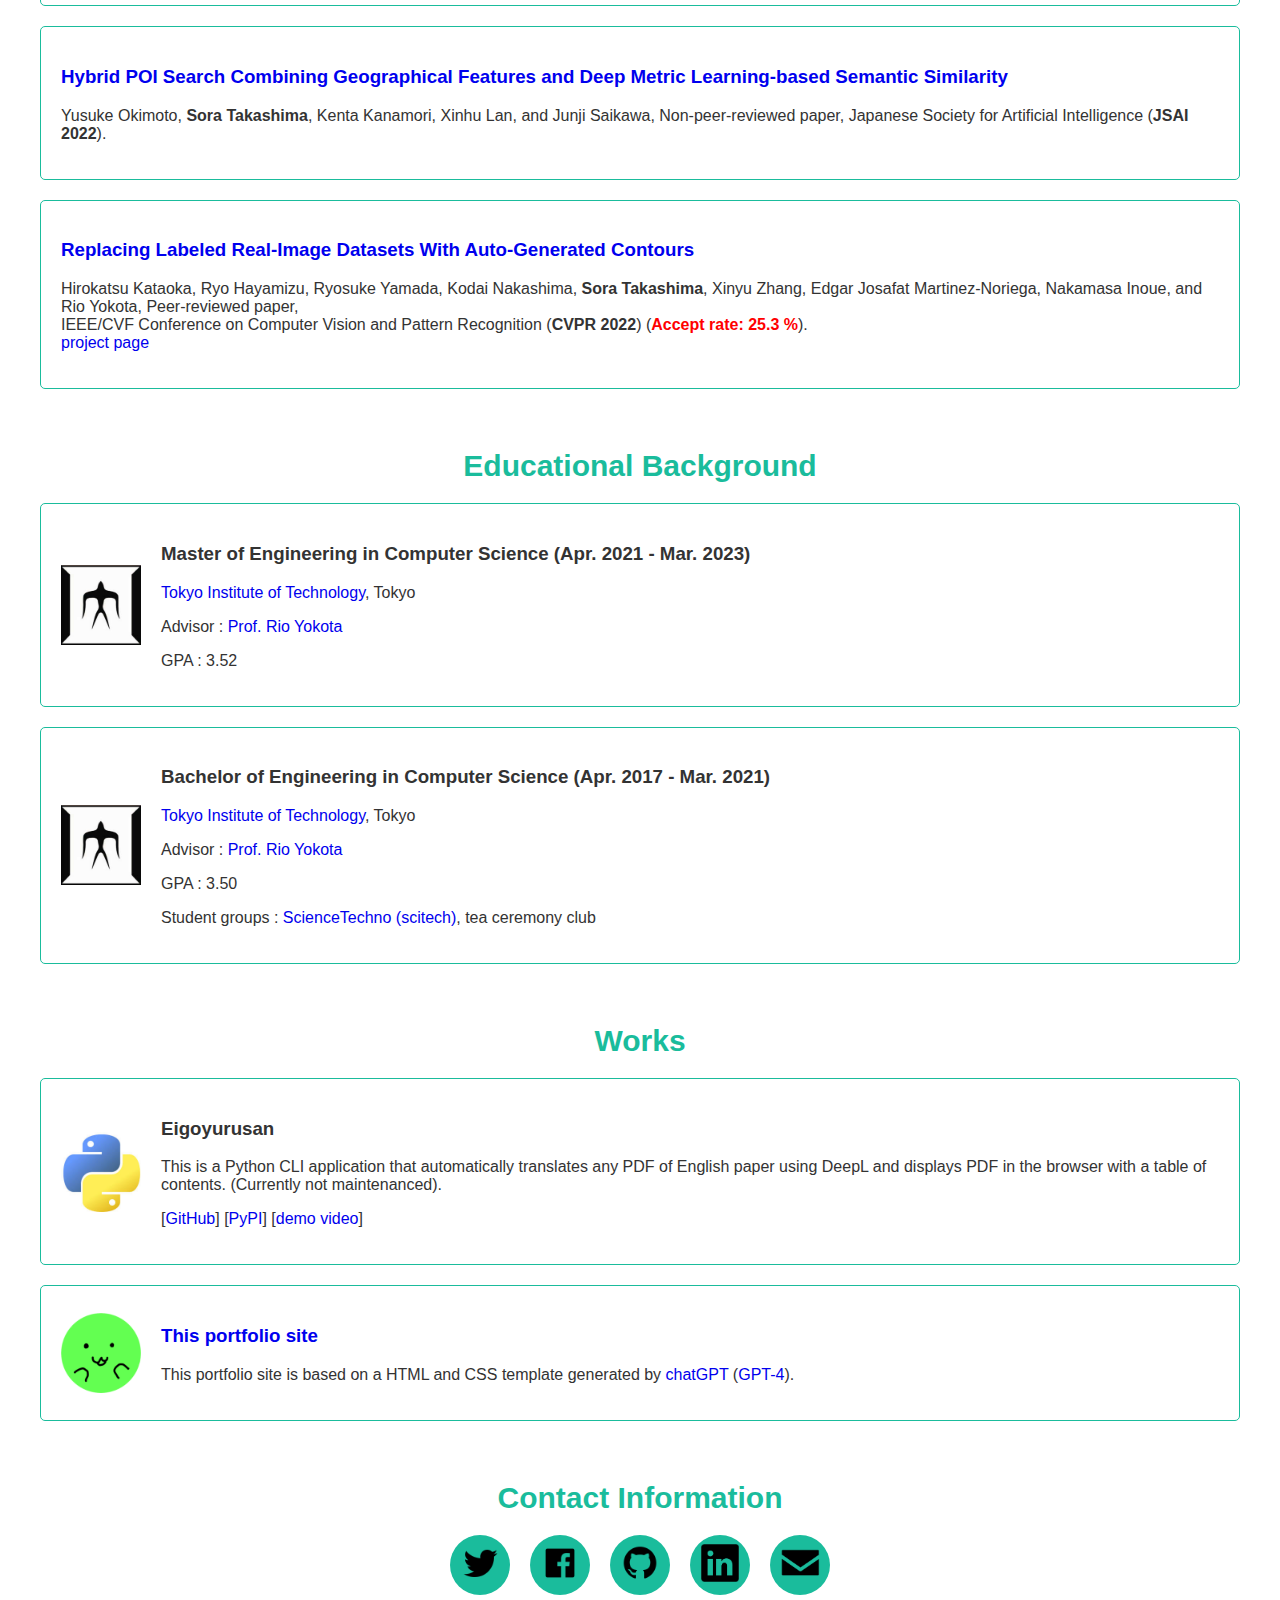
==== commit b34c417c: "update linkedin linkl" ====
--- a/index.html
+++ b/index.html
@@ -7,9 +7,9 @@
 <meta property='og:title' content='Sora Takashima Portfolio'>
 <meta property='og:url' content='https://masora1030.github.io/soraemonpockt/'>
 <meta property='og:description' content='Sora Takashima Portfolio'>
-<meta property="og:image" content="img/ogp.png">
+<meta property="og:image" content="static/img/bosssub.png">
 <meta name="description" content="Sora Takashima Portfolio" />
-<link rel="shortcut icon" href="static/img/favicon.ico" />
+<link rel="shortcut icon" href="static/img/self.png" />
 <link rel=”canonical” href=”https://masora1030.github.io/soraemonpockt/” />
 <title>Sora Takashima</title>
 <link href="https://fonts.googleapis.com/icon?family=Material+Icons" rel="stylesheet">
@@ -241,7 +241,7 @@
         I am Sora Takashima, currently working as a newly graduated machine learning engineer.<br>
         I have completed my master's degree at <a href="https://www.rio.gsic.titech.ac.jp/jp/index.html" target="_blank">YOKOTA Lab.</a> in <a href="https://www.titech.ac.jp" target="_blank">Tokyo Institute of Technology</a>.<br>
         My research interests include large-scale distributed learning with supercomputing and computer vision.<br>
-        I am also playing a little bit of competitive programming (<a href="https://atcoder.jp/users/Skygood" target="_blank">AtCoder profile</a>, <a href="https://codeforces.com/profile/soraemonpockt" target="_blank">Codeforces profile</a>) as hobbies.
+        I am also playing competitive programming (<a href="https://atcoder.jp/users/Skygood" target="_blank">AtCoder profile</a>, <a href="https://codeforces.com/profile/soraemonpockt" target="_blank">Codeforces profile</a>) as hobbies.
         </p>
         <p class="langCng" lang="JP">
             こんにちは！<br>
@@ -269,7 +269,7 @@
             </a>
           </div>
           <div class="circle">
-            <a class="contact-link" href="https://www.linkedin.com/in/sora-takashima-1030" target="_blank">
+            <a class="contact-link" href="https://www.linkedin.com/in/sora-takashima" target="_blank">
               <img src="static/img/contact/icon_li.png" alt="Email Icon">
             </a>
           </div>
@@ -449,11 +449,9 @@
         <div class="grid">
                 <div class="item">
                   <div>
-                    <h3><a href="https://arxiv.org/abs/2303.01112v1" target="_blank">Visual Atoms: Pre-training Vision Transformers with Sinusoidal Waves</a></h3>
-                    <p class="langCng" lang="EN"><b>Sora Takashima</b>, Ryo Hayamizu, Hirokatsu Kataoka, Nakamasa Inoue, and Rio Yokota, Peer-reviewed paper, IEEE/CVF Conference on Computer Vision and Pattern Recognition (<b>CVPR 2023</b>).</p>
-                    <p class="langCng" lang="JP"><b>Sora Takashima</b>, Ryo Hayamizu, Hirokatsu Kataoka, Nakamasa Inoue, and Rio Yokota, 国際査読付き, IEEE/CVF Conference on Computer Vision and Pattern Recognition (<b>CVPR 2023</b>).</p>
-                    <p class="langCng" lang="EN">This link is an arXiv preprint and will be replaced as soon as the paper is published in CVF.</p>
-                    <p class="langCng" lang="JP">このリンクはarXivのpreprintであり、論文がCVFに掲載され次第、そちらに差し替えられる予定です。</p>
+                    <h3><a href="https://openaccess.thecvf.com/content/CVPR2023/papers/Takashima_Visual_Atoms_Pre-Training_Vision_Transformers_With_Sinusoidal_Waves_CVPR_2023_paper.pdf" target="_blank">Visual Atoms: Pre-training Vision Transformers with Sinusoidal Waves</a></h3>
+                    <p class="langCng" lang="EN"><b>Sora Takashima</b>, Ryo Hayamizu, Hirokatsu Kataoka, Nakamasa Inoue, and Rio Yokota, Peer-reviewed paper, <br>IEEE/CVF Conference on Computer Vision and Pattern Recognition (<b>CVPR 2023</b>) (<b><span style="color: #ff0000;">Accept rate: 25.8 %</span></b>). <br><a href="https://masora1030.github.io/Visual-Atoms-Pre-training-Vision-Transformers-with-Sinusoidal-Waves/" target="_blank">project page</a></p>
+                    <p class="langCng" lang="JP"><b>Sora Takashima</b>, Ryo Hayamizu, Hirokatsu Kataoka, Nakamasa Inoue, and Rio Yokota, 国際査読付き, <br>IEEE/CVF Conference on Computer Vision and Pattern Recognition (<b>CVPR 2023</b>) (<b><span style="color: #ff0000;">採択率: 25.8 %</span></b>). <br><a href="https://masora1030.github.io/Visual-Atoms-Pre-training-Vision-Transformers-with-Sinusoidal-Waves/" target="_blank">プロジェクトページ</a></p>
                   </div>
                 </div>
         </div>
@@ -480,8 +478,8 @@
                 <div class="item">
                   <div>
                     <h3><a href="https://openaccess.thecvf.com/content/CVPR2022/html/Kataoka_Replacing_Labeled_Real-Image_Datasets_With_Auto-Generated_Contours_CVPR_2022_paper.html" target="_blank">Replacing Labeled Real-Image Datasets With Auto-Generated Contours</a></h3>
-                    <p class="langCng" lang="EN">Hirokatsu Kataoka, Ryo Hayamizu, Ryosuke Yamada, Kodai Nakashima, <b>Sora Takashima</b>, Xinyu Zhang, Edgar Josafat Martinez-Noriega, Nakamasa Inoue, and Rio Yokota, Peer-reviewed paper, IEEE/CVF Conference on Computer Vision and Pattern Recognition (<b>CVPR 2022</b>).</p>
-                    <p class="langCng" lang="JP">Hirokatsu Kataoka, Ryo Hayamizu, Ryosuke Yamada, Kodai Nakashima, <b>Sora Takashima</b>, Xinyu Zhang, Edgar Josafat Martinez-Noriega, Nakamasa Inoue, and Rio Yokota, 国際査読付き, IEEE/CVF Conference on Computer Vision and Pattern Recognition (<b>CVPR 2022</b>).</p>
+                    <p class="langCng" lang="EN">Hirokatsu Kataoka, Ryo Hayamizu, Ryosuke Yamada, Kodai Nakashima, <b>Sora Takashima</b>, Xinyu Zhang, Edgar Josafat Martinez-Noriega, Nakamasa Inoue, and Rio Yokota, Peer-reviewed paper, <br>IEEE/CVF Conference on Computer Vision and Pattern Recognition (<b>CVPR 2022</b>) (<b><span style="color: #ff0000;">Accept rate: 25.3 %</span></b>). <br><a href="https://hirokatsukataoka16.github.io/Replacing-Labeled-Real-Image-Datasets/" target="_blank">project page</a></p>
+                    <p class="langCng" lang="JP">Hirokatsu Kataoka, Ryo Hayamizu, Ryosuke Yamada, Kodai Nakashima, <b>Sora Takashima</b>, Xinyu Zhang, Edgar Josafat Martinez-Noriega, Nakamasa Inoue, and Rio Yokota, 国際査読付き, <br>IEEE/CVF Conference on Computer Vision and Pattern Recognition (<b>CVPR 2022</b>) (<b><span style="color: #ff0000;">Accept rate: 25.3 %</span></b>). <br><a href="https://hirokatsukataoka16.github.io/Replacing-Labeled-Real-Image-Datasets/" target="_blank">プロジェクトページ</a></p>
                   </div>
                 </div>
         </div>
@@ -568,7 +566,7 @@
             </a>
           </div>
           <div class="circle">
-            <a class="contact-link" href="https://www.linkedin.com/in/sora-takashima-1030" target="_blank">
+            <a class="contact-link" href="https://www.linkedin.com/in/sora-takashima" target="_blank">
               <img src="static/img/contact/icon_li.png" alt="Email Icon">
             </a>
           </div>
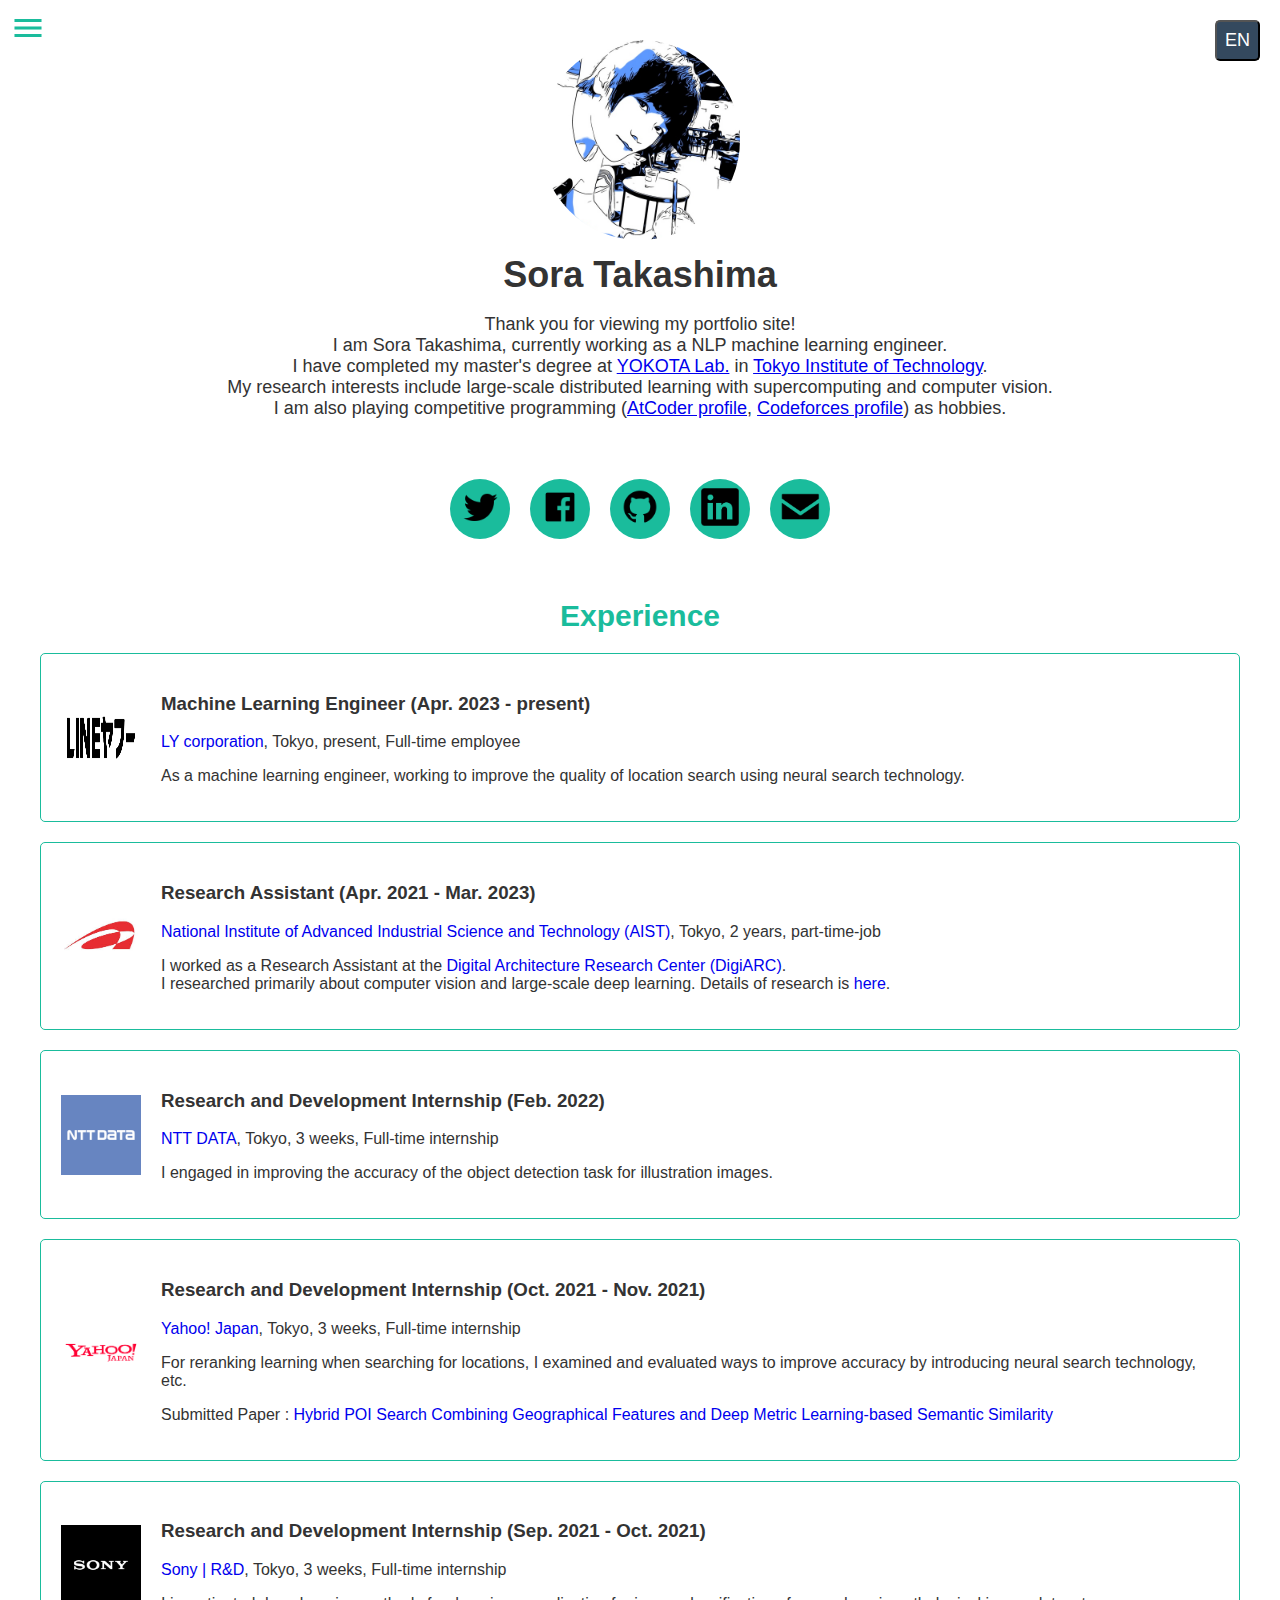
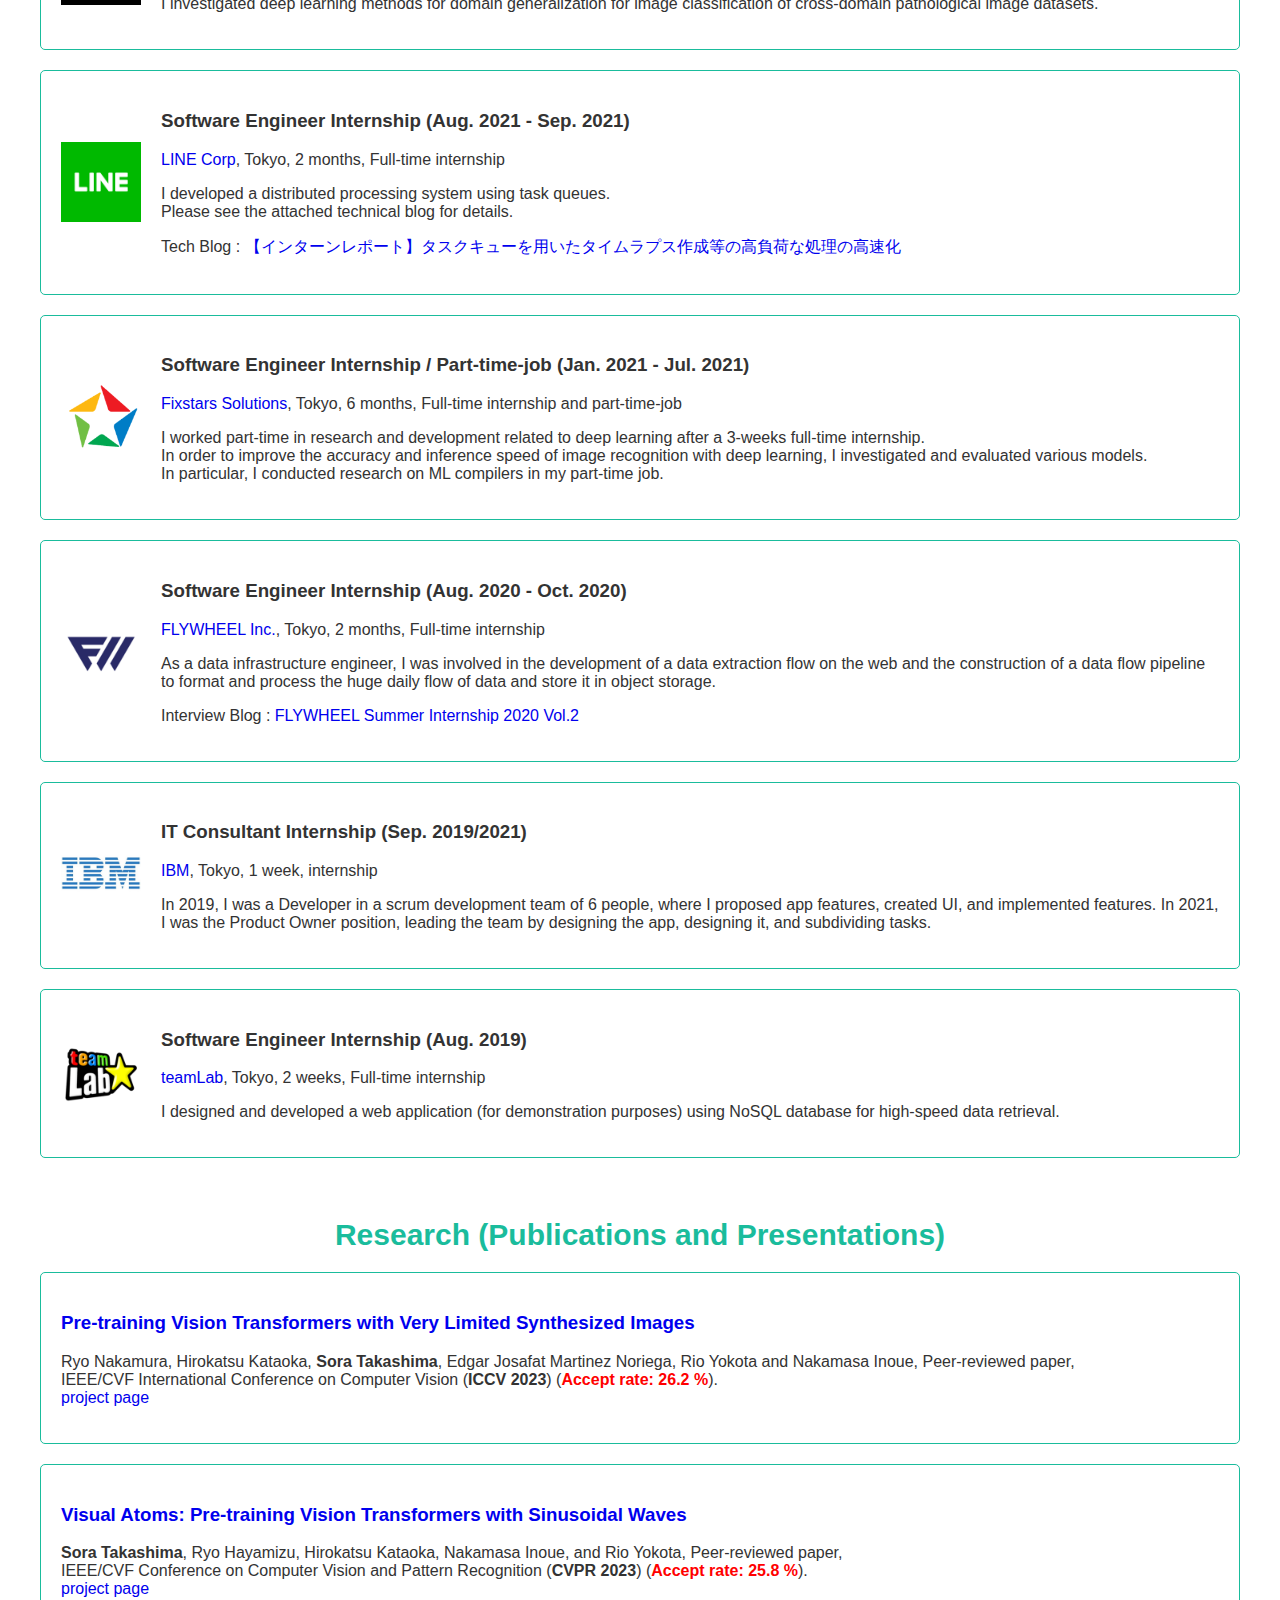
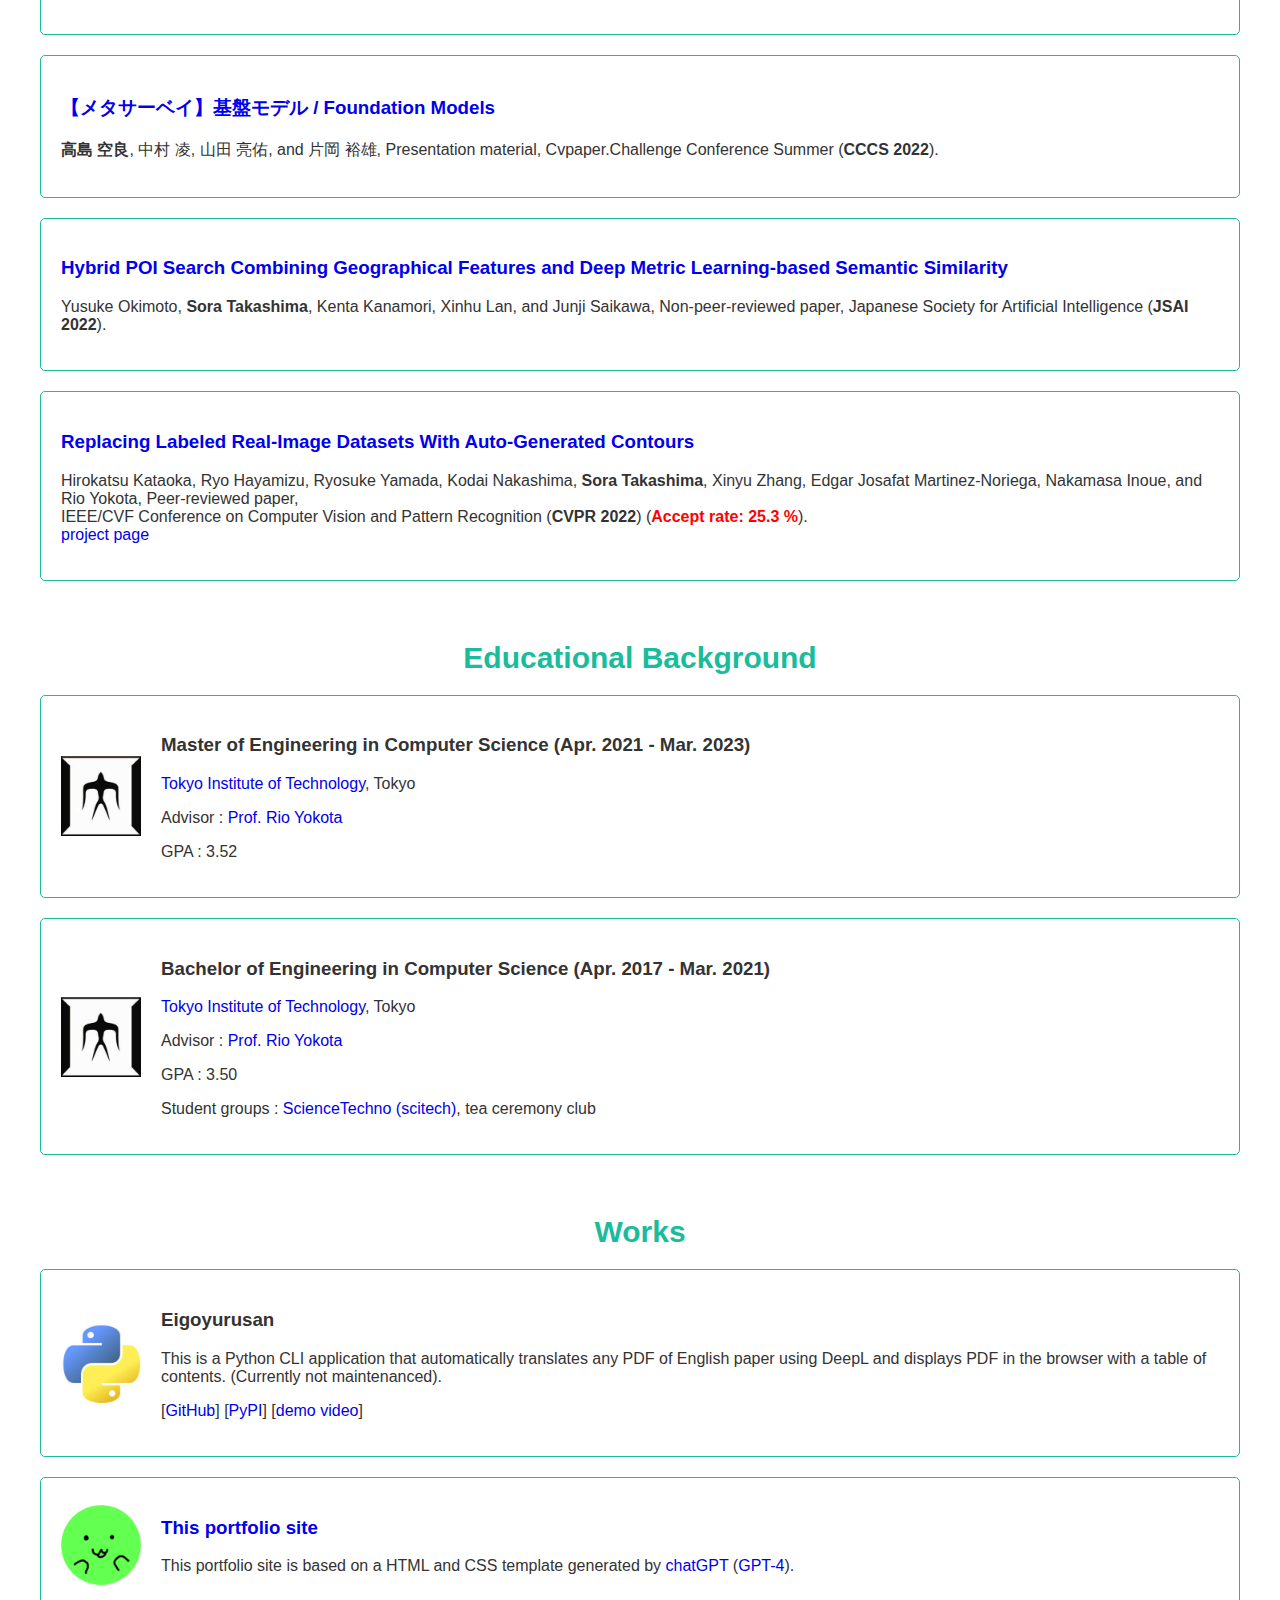
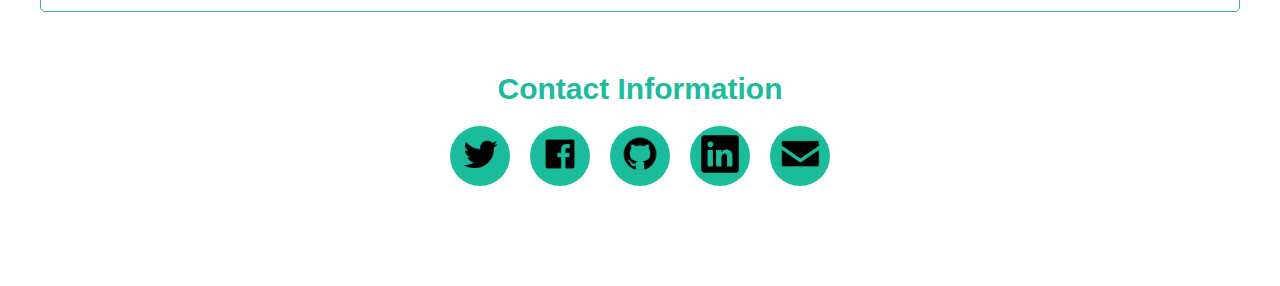
==== commit 250694b3: "update publication and current status" ====
--- a/index.html
+++ b/index.html
@@ -238,14 +238,14 @@
       <h1 class="langCng" lang="JP">高島 空良</h1>
       <p class="langCng" lang="EN">
         Thank you for viewing my portfolio site!<br>
-        I am Sora Takashima, currently working as a newly graduated machine learning engineer.<br>
+        I am Sora Takashima, currently working as a NLP machine learning engineer.<br>
         I have completed my master's degree at <a href="https://www.rio.gsic.titech.ac.jp/jp/index.html" target="_blank">YOKOTA Lab.</a> in <a href="https://www.titech.ac.jp" target="_blank">Tokyo Institute of Technology</a>.<br>
         My research interests include large-scale distributed learning with supercomputing and computer vision.<br>
         I am also playing competitive programming (<a href="https://atcoder.jp/users/Skygood" target="_blank">AtCoder profile</a>, <a href="https://codeforces.com/profile/soraemonpockt" target="_blank">Codeforces profile</a>) as hobbies.
         </p>
         <p class="langCng" lang="JP">
             こんにちは！<br>
-            私は現在、新卒の機械学習エンジニアとして働いている高島空良と申します。<br>
+            私は現在、自然言語処理を扱う機械学習エンジニアとして働いている、高島空良（タカシマ ソラ）と申します。<br>
             修士課程では、スパコンを用いた大規模分散深層学習や画像認識についての研究に従事していました。<br>
             趣味で少しだけ競技プログラミング(<a href="https://atcoder.jp/users/Skygood" target="_blank">AtCoder profile</a>, <a href="https://codeforces.com/profile/soraemonpockt" target="_blank">Codeforces profile</a>)を嗜んでいます。
             </p>
@@ -284,16 +284,16 @@
         <h2>Experience</h2>
         <div class="grid">
                 <div class="item">
-                  <img src="static/img/experience/icon_yahoo.png" alt="Experience Icon">
+                  <img src="static/img/experience/icon_ly.png" alt="Experience Icon">
                   <div>
                     <h3>Machine Learning Engineer (Apr. 2023 - present)</h3>
-                    <p class="langCng" lang="EN"><a href="https://about.yahoo.co.jp/en/info" target="_blank">Yahoo! Japan</a>, Tokyo, present, Full-time employee</p>
-                    <p class="langCng" lang="JP"><a href="https://about.yahoo.co.jp" target="_blank">Yahoo! Japan</a>, 東京, 現職, 正社員</p>
+                    <p class="langCng" lang="EN"><a href="https://www.lycorp.co.jp/en/" target="_blank">LY corporation</a>, Tokyo, present, Full-time employee</p>
+                    <p class="langCng" lang="JP"><a href="https://www.lycorp.co.jp/ja/" target="_blank">LINEヤフー</a>, 東京, 現職, 正社員</p>
                     <p class="langCng" lang="EN">
-                        As a machine learning engineer, I am expected to work on improving the accuracy of search algorithms using neural search technology.
+                        As a machine learning engineer, working to improve the quality of location search using neural search technology.
                     </p>
                     <p class="langCng" lang="JP">
-                        機械学習エンジニアとして、深層学習技術を用いた検索アルゴリズムの精度改善に取り組む予定です。
+                        機械学習エンジニアとして、ユーザーの検索クエリに対して掲示する情報のカバレッジと精度を高めるプロジェクトに従事しています。
                     </p>
                   </div>
                 </div>
@@ -449,6 +449,15 @@
         <div class="grid">
                 <div class="item">
                   <div>
+                    <h3><a href="https://openaccess.thecvf.com/content/ICCV2023/papers/Nakamura_Pre-training_Vision_Transformers_with_Very_Limited_Synthesized_Images_ICCV_2023_paper.pdf" target="_blank">Pre-training Vision Transformers with Very Limited Synthesized Images</a></h3>
+                    <p class="langCng" lang="EN">Ryo Nakamura, Hirokatsu Kataoka, <b>Sora Takashima</b>, Edgar Josafat Martinez Noriega, Rio Yokota and Nakamasa Inoue, Peer-reviewed paper, <br>IEEE/CVF International Conference on Computer Vision (<b>ICCV 2023</b>) (<b><span style="color: #ff0000;">Accept rate: 26.2 %</span></b>). <br><a href="https://ryoo-nakamura.github.io/One-instance-FractalDB/" target="_blank">project page</a></p>
+                    <p class="langCng" lang="JP">Ryo Nakamura, Hirokatsu Kataoka, <b>Sora Takashima</b>, Edgar Josafat Martinez Noriega, Rio Yokota and Nakamasa Inoue, 国際査読付き, <br>IEEE/CVF International Conference on Computer Vision (<b>ICCV 2023</b>) (<b><span style="color: #ff0000;">採択率: 26.2 %</span></b>). <br><a href="https://ryoo-nakamura.github.io/One-instance-FractalDB/" target="_blank">プロジェクトページ</a></p>
+                  </div>
+                </div>
+        </div>
+        <div class="grid">
+                <div class="item">
+                  <div>
                     <h3><a href="https://openaccess.thecvf.com/content/CVPR2023/papers/Takashima_Visual_Atoms_Pre-Training_Vision_Transformers_With_Sinusoidal_Waves_CVPR_2023_paper.pdf" target="_blank">Visual Atoms: Pre-training Vision Transformers with Sinusoidal Waves</a></h3>
                     <p class="langCng" lang="EN"><b>Sora Takashima</b>, Ryo Hayamizu, Hirokatsu Kataoka, Nakamasa Inoue, and Rio Yokota, Peer-reviewed paper, <br>IEEE/CVF Conference on Computer Vision and Pattern Recognition (<b>CVPR 2023</b>) (<b><span style="color: #ff0000;">Accept rate: 25.8 %</span></b>). <br><a href="https://masora1030.github.io/Visual-Atoms-Pre-training-Vision-Transformers-with-Sinusoidal-Waves/" target="_blank">project page</a></p>
                     <p class="langCng" lang="JP"><b>Sora Takashima</b>, Ryo Hayamizu, Hirokatsu Kataoka, Nakamasa Inoue, and Rio Yokota, 国際査読付き, <br>IEEE/CVF Conference on Computer Vision and Pattern Recognition (<b>CVPR 2023</b>) (<b><span style="color: #ff0000;">採択率: 25.8 %</span></b>). <br><a href="https://masora1030.github.io/Visual-Atoms-Pre-training-Vision-Transformers-with-Sinusoidal-Waves/" target="_blank">プロジェクトページ</a></p>
@@ -479,7 +488,7 @@
                   <div>
                     <h3><a href="https://openaccess.thecvf.com/content/CVPR2022/html/Kataoka_Replacing_Labeled_Real-Image_Datasets_With_Auto-Generated_Contours_CVPR_2022_paper.html" target="_blank">Replacing Labeled Real-Image Datasets With Auto-Generated Contours</a></h3>
                     <p class="langCng" lang="EN">Hirokatsu Kataoka, Ryo Hayamizu, Ryosuke Yamada, Kodai Nakashima, <b>Sora Takashima</b>, Xinyu Zhang, Edgar Josafat Martinez-Noriega, Nakamasa Inoue, and Rio Yokota, Peer-reviewed paper, <br>IEEE/CVF Conference on Computer Vision and Pattern Recognition (<b>CVPR 2022</b>) (<b><span style="color: #ff0000;">Accept rate: 25.3 %</span></b>). <br><a href="https://hirokatsukataoka16.github.io/Replacing-Labeled-Real-Image-Datasets/" target="_blank">project page</a></p>
-                    <p class="langCng" lang="JP">Hirokatsu Kataoka, Ryo Hayamizu, Ryosuke Yamada, Kodai Nakashima, <b>Sora Takashima</b>, Xinyu Zhang, Edgar Josafat Martinez-Noriega, Nakamasa Inoue, and Rio Yokota, 国際査読付き, <br>IEEE/CVF Conference on Computer Vision and Pattern Recognition (<b>CVPR 2022</b>) (<b><span style="color: #ff0000;">Accept rate: 25.3 %</span></b>). <br><a href="https://hirokatsukataoka16.github.io/Replacing-Labeled-Real-Image-Datasets/" target="_blank">プロジェクトページ</a></p>
+                    <p class="langCng" lang="JP">Hirokatsu Kataoka, Ryo Hayamizu, Ryosuke Yamada, Kodai Nakashima, <b>Sora Takashima</b>, Xinyu Zhang, Edgar Josafat Martinez-Noriega, Nakamasa Inoue, and Rio Yokota, 国際査読付き, <br>IEEE/CVF Conference on Computer Vision and Pattern Recognition (<b>CVPR 2022</b>) (<b><span style="color: #ff0000;">採択率: 25.3 %</span></b>). <br><a href="https://hirokatsukataoka16.github.io/Replacing-Labeled-Real-Image-Datasets/" target="_blank">プロジェクトページ</a></p>
                   </div>
                 </div>
         </div>
